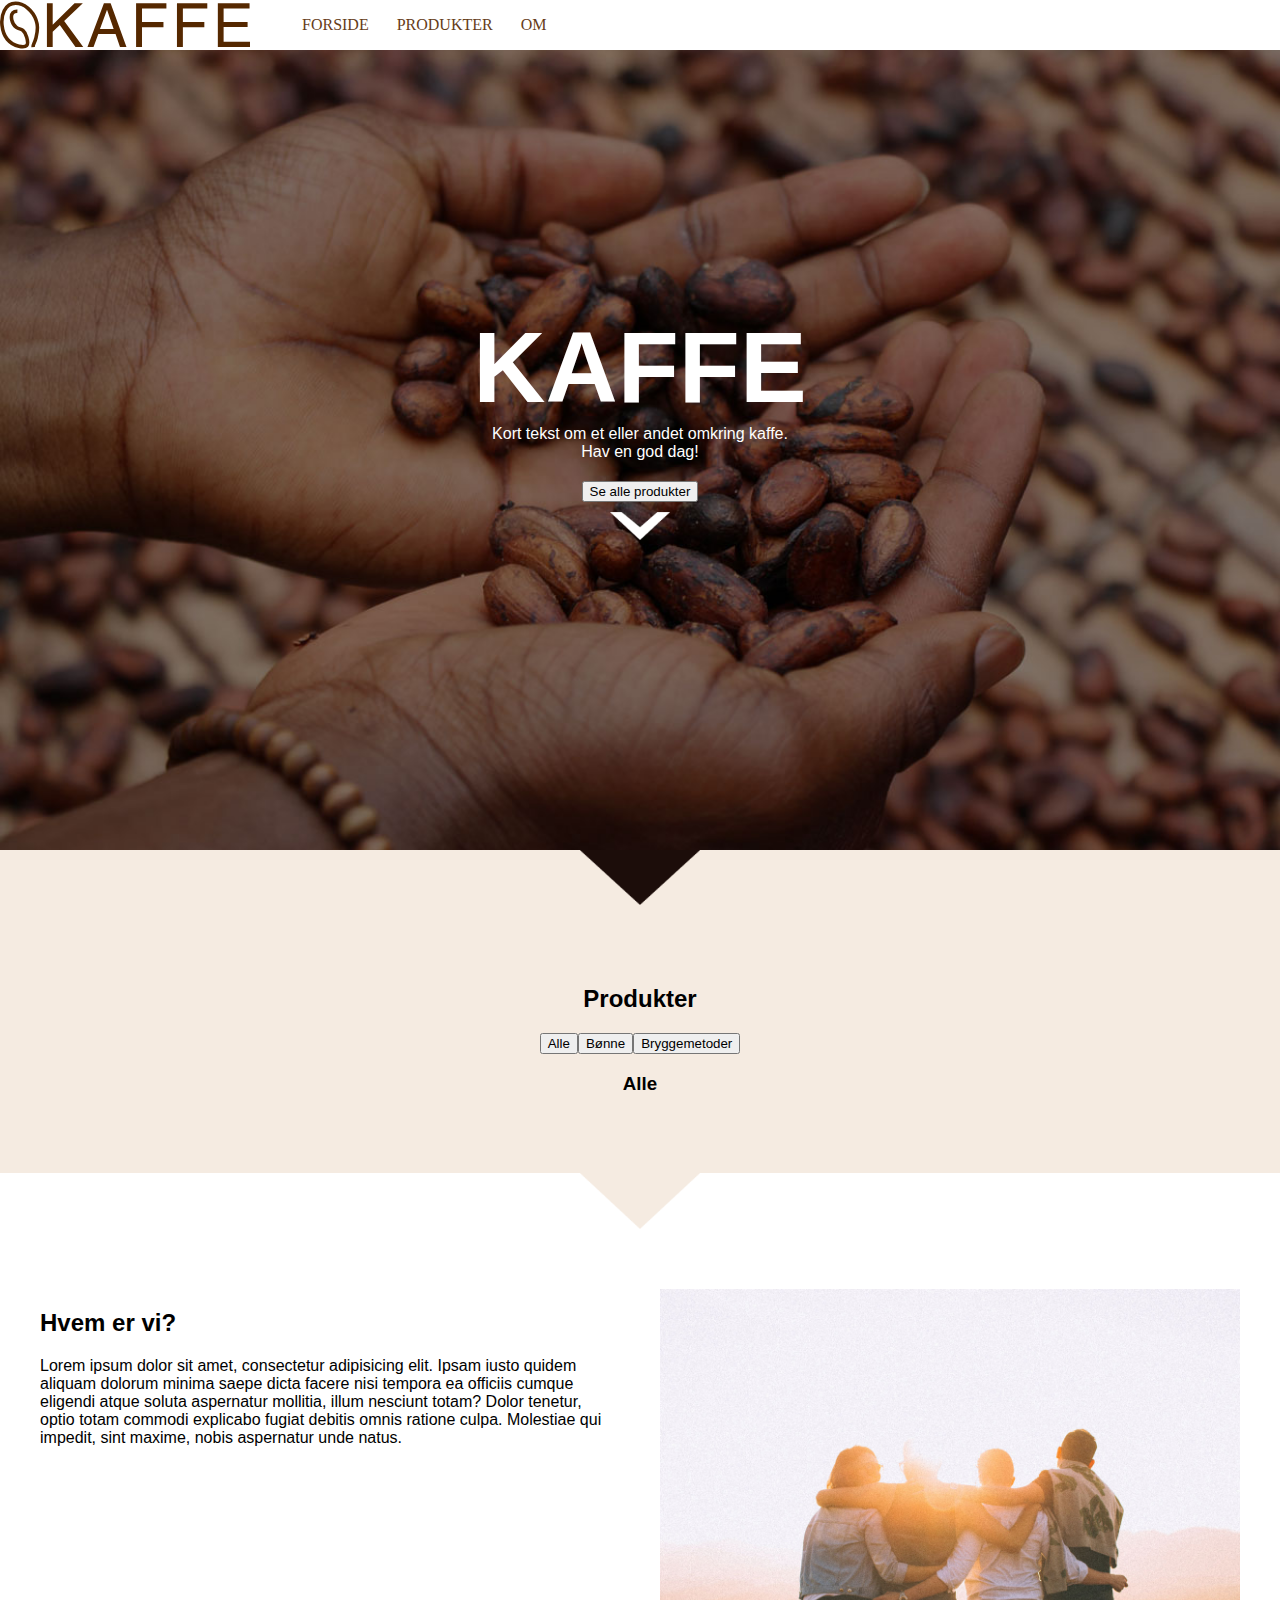
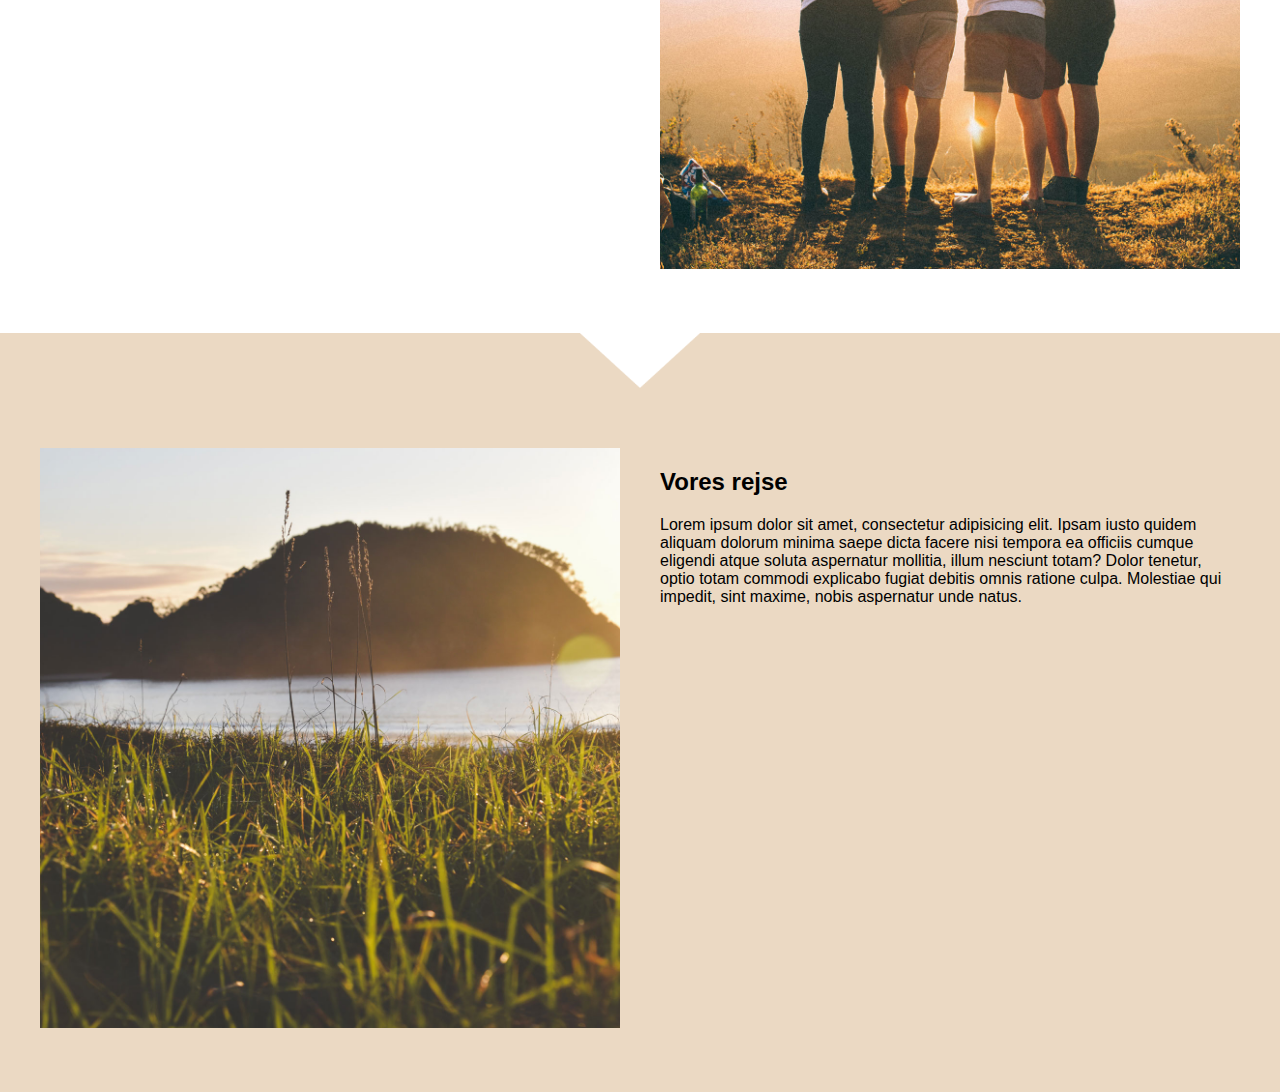
==== index.html @ a9173eb0 "p" ====
<!DOCTYPE html>
<html lang="en">

<head>
    <meta charset="UTF-8">
    <meta name="viewport" content="width=device-width, initial-scale=1.0">
    <link rel="stylesheet" href="style.css">
    <title>Kaffe</title>
</head>


<body>
    <template>
        <article>
            <img src="" alt="">
            <h2 class="navn">Navn</h2>
            <p class="beskrivelse">Beskrivelse</p>
            <p class="kategori"></p>
        </article>
    </template>
    <p></p>

    <main>
        <header class="header">
            <img src="images_coffee/kaffe_logo.svg" alt="logo">
            <nav>
                <ul>
                    <li>
                        <a href="#splash">Forside</a>
                        <a href="#list">Produkter</a>
                        <a href="#om_os">Om</a>
                    </li>
                </ul>
            </nav>
        </header>

        <section id="splash">
            <h1>KAFFE</h1>
            <p>Kort tekst om et eller andet omkring kaffe. <br> Hav en god dag!</p>
            <button>Se alle produkter</button>
            <img src="images_coffee/plash_pil.png" alt="splash pil">
        </section>


        <article class="pil" id="pil_splash_produkter">
            <img src="images_coffee/brun_pil.png" alt="brun pil">
        </article>


        <section id="produkter">
            <h2 class="produkter">Produkter</h2>
            <article class="filter_knapper">
                <button class="filter valgt" data-kategori="alle">Alle</button>
                <button class="filter" data-kategori="bønne">Bønne</button>
                <button class="filter" data-kategori="bryggemetode">Bryggemetoder</button>
            </article>
            <h3>Alle</h3>
            <article id="list"></article>
        </section>


        <article class="pil" id="pil_produkt_om_os">
            <img src="images_coffee/beige_pil.png" alt="beige pil">
        </article>


        <section id="om_os">
            <article class="tekst">
                <h2>Hvem er vi?</h2>
                <p>Lorem ipsum dolor sit amet, consectetur adipisicing elit. Ipsam iusto quidem aliquam dolorum minima saepe dicta facere nisi tempora ea officiis cumque eligendi atque soluta aspernatur mollitia, illum nesciunt totam? Dolor tenetur, optio totam commodi explicabo fugiat debitis omnis ratione culpa. Molestiae qui impedit, sint maxime, nobis aspernatur unde natus.</p>
            </article>
            <article class="billede">
                <img src="images_coffee/friends.jpg" alt="venner">
            </article>
        </section>


        <article class="pil" id="pil_om_os_land">
            <img src="images_coffee/hvid_pil.png" alt="hvid pil">
        </article>


        <section id="land">
            <article class="billede">
                <img src="images_coffee/field.jpg" alt="mark">
            </article>
            <article class="tekst">
                <h2>Vores rejse</h2>
                <p>Lorem ipsum dolor sit amet, consectetur adipisicing elit. Ipsam iusto quidem aliquam dolorum minima saepe dicta facere nisi tempora ea officiis cumque eligendi atque soluta aspernatur mollitia, illum nesciunt totam? Dolor tenetur, optio totam commodi explicabo fugiat debitis omnis ratione culpa. Molestiae qui impedit, sint maxime, nobis aspernatur unde natus.</p>
            </article>



        </section>
    </main>
    <script src="kaffe.js"></script>
</body>

</html>
---- style.css ----
/* GENERELT */
body {
    margin: 0;
    padding: 0;
}

img {
    width: 100%;
}

section {
    padding: 60px 40px;
}

/* FONT */
h1 {
    margin: 0;
    color: white;
    font-size: 70px;
    font-family: helvetica;
}

h2 {
    font-family: helvetica;
}

h3 {
    display: flex;
    justify-content: center;
    font-family: helvetica;
}

h4 {
    color: white;
    margin: 0;
    padding-bottom: 10px;
    font-family: helvetica;
    font-size: 40px;
}

p {
    margin: 0;
    font-family: helvetica;
}









/* BURGERMENU */
#burgermenu {
    display: flex;
    position: fixed;
    right: 14px;
    top: 14px;
}


#burgermenu img {
    width: 40px;
}








/* HEADER */
#header {
    display: flex;
    padding: 12px 14px;
    width: 100vw;
    position: fixed;
    background-color: rgba(255, 255, 255, 0.64);
    justify-content: center;
}

.header {
    max-width: 1200px;
    flex-grow: 1;
}

header a {
    text-decoration: none;
    color: #552800;
    text-transform: uppercase;
    list-style-type: none;
    padding: 0px 12px;
}

header a:hover {
    color: rgb(245, 219, 196);
}


header img {
    width: 200px;
}

header li {
    list-style-type: none;
}

#menu {
    align-items: center;
    font-family: helvetica;
    padding-top: 5px;
}

nav {
    opacity: 90%;
}

.hidden {
    display: none;
    transform: translateX(-100%);
}










/* SPLASH */
#splash {
    display: flex;
    flex-wrap: wrap;

    background-image: url("images_coffee/splash_sort_50.jpg");
    background-position: center;
    background-size: cover;
    flex-direction: column;
    align-items: center;
    justify-content: center;
}

#splash h1 {
    margin-top: 200px;
}

#splash p {
    margin-bottom: 20px;
    color: white;
    text-align: center;
}

#splash button {
    margin-bottom: 10px;
}

#splash img {
    margin-bottom: 250px;
    width: 60px;
}







/* PRODUKTER */
#produkter {
    background-color: #f5ebe1;
}

.produkter {
    display: flex;
    justify-content: center;
}

.filter_knapper {
    display: flex;
    justify-content: center;
}

#list p {
    margin-bottom: 40px;
}








/* OM OS */
#land {
    background-color: #EBD9C3;
    display: flex;
    flex-wrap: wrap;
    justify-content: center;
}

#om_os {
    display: flex;
    flex-wrap: wrap-reverse;
    justify-content: center;
}

.tekst,
.billede {
    flex-basis: 800px;
    flex-grow: 1;
    max-width: 580px;
}








/* FOOTER */
#footer {
    background-color: rgba(28, 11, 8, 0.94);
    padding: 60px 40px 50px;
    display: flex;
    justify-content: center;
}

#footer p {
    color: white;
    padding-bottom: 10px;
}

.footer {
    max-width: 1200px;
    flex-grow: 1;
}







/* PILE */
#pil_splash_produkter {
    background-color: #f5ebe1;
}

#pil_om_os_land {
    background-color: #EBD9C3;
}

.pil {
    display: flex;
    justify-content: center;
}

.pil img {
    width: 120px;
    display: flex;
    justify-content: center;
}






@media (min-width:740px) {

    /* BURGERMENU */
    #burgermenu {
        display: none;
    }

    #menu {
        display: flex;
        flex-wrap: wrap;
    }

    #menu.hidden {
        transform: translateX(0);
        opacity: 1;
    }

    /* HEADER */
    header img {
        width: 250px;
    }

    .header {
        display: flex;
    }

    /* SPLASH */
    h1 {
        font-size: 100px;
    }

    /* PRODUKTER */
    #list {
        display: grid;
        grid-gap: 40px;
        grid-template-columns: repeat(3, 1fr);
        margin: 0 auto;
        max-width: 1200px;
    }

    /* OM OS */

    .tekst {
        flex-basis: 100px;
        flex-grow: 1;
    }

    .billede {
        flex-basis: 100px;
        flex-grow: 1;
    }

    #land .tekst {
        padding-left: 20px;
    }

    #land .billede {
        padding-right: 20px;
    }

    #om_os .tekst {
        padding-right: 20px;
    }

    #om_os .billede {
        padding-left: 20px;
    }
}
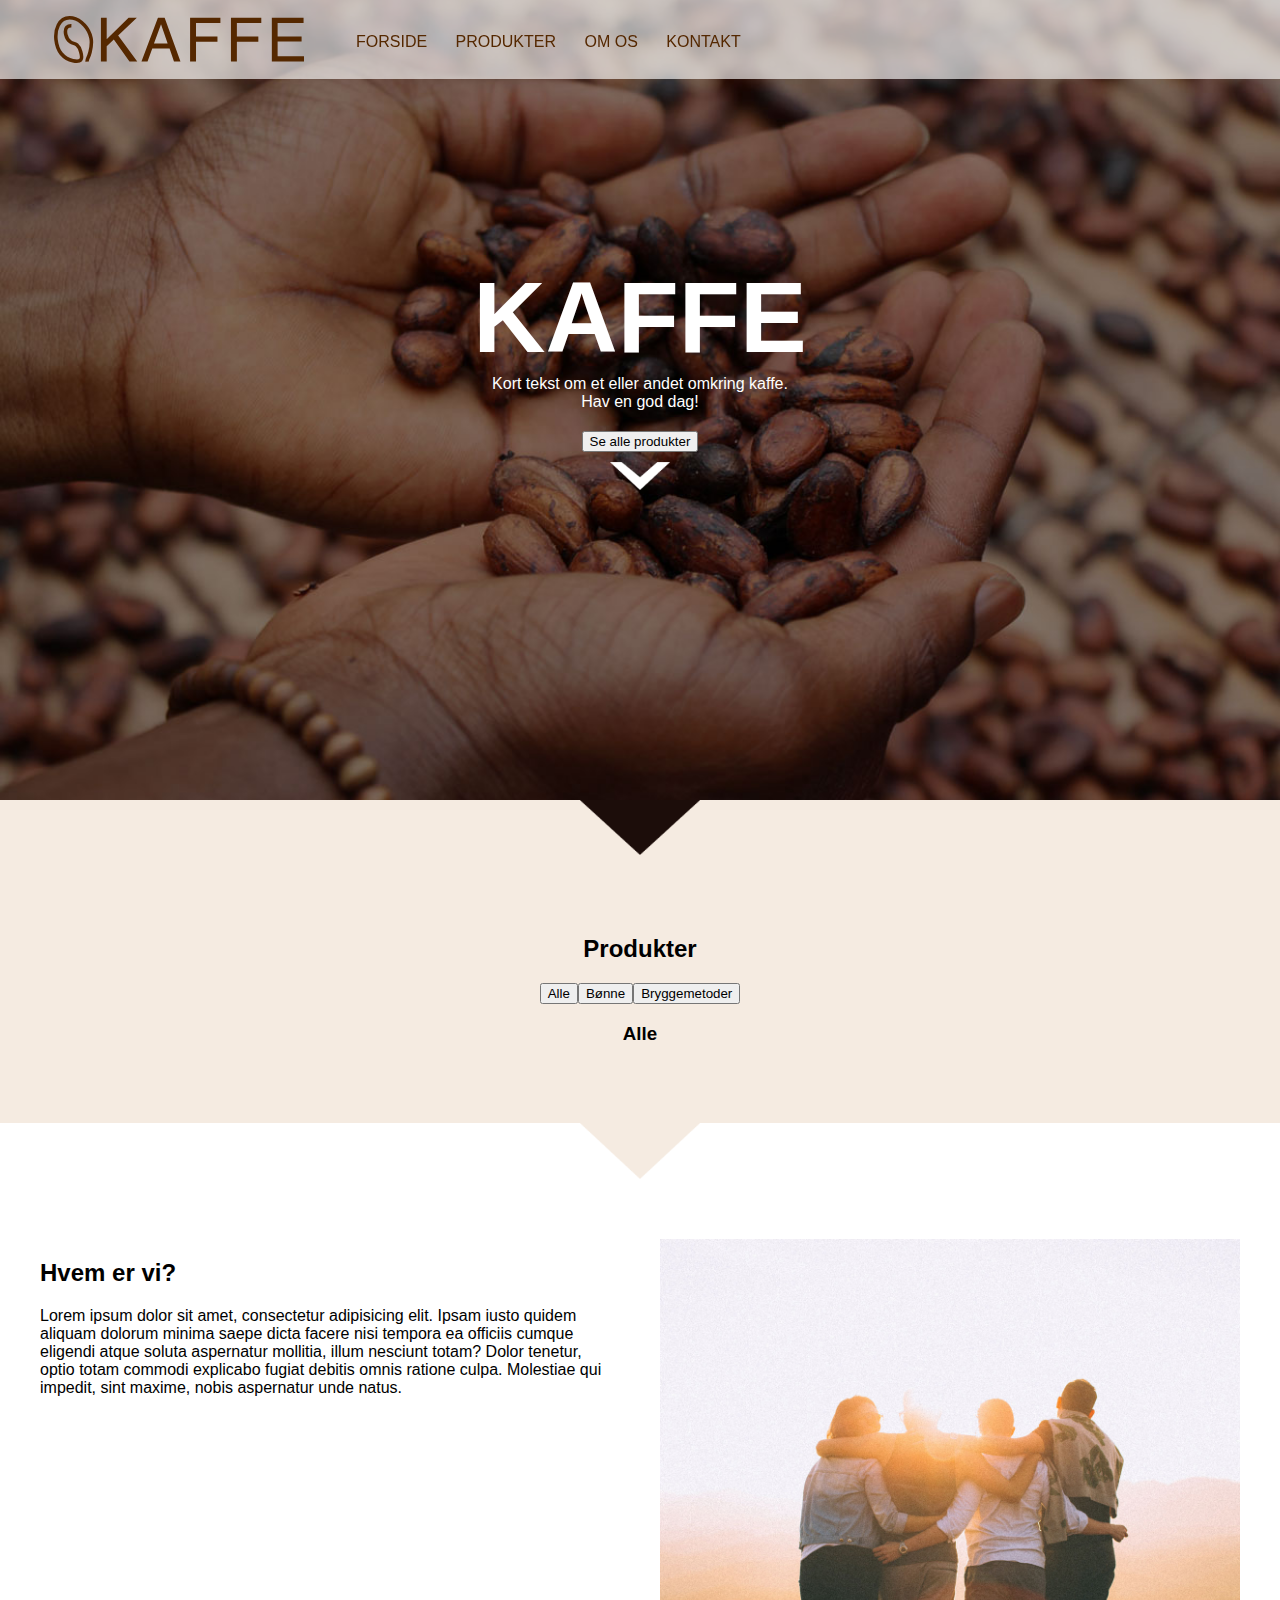
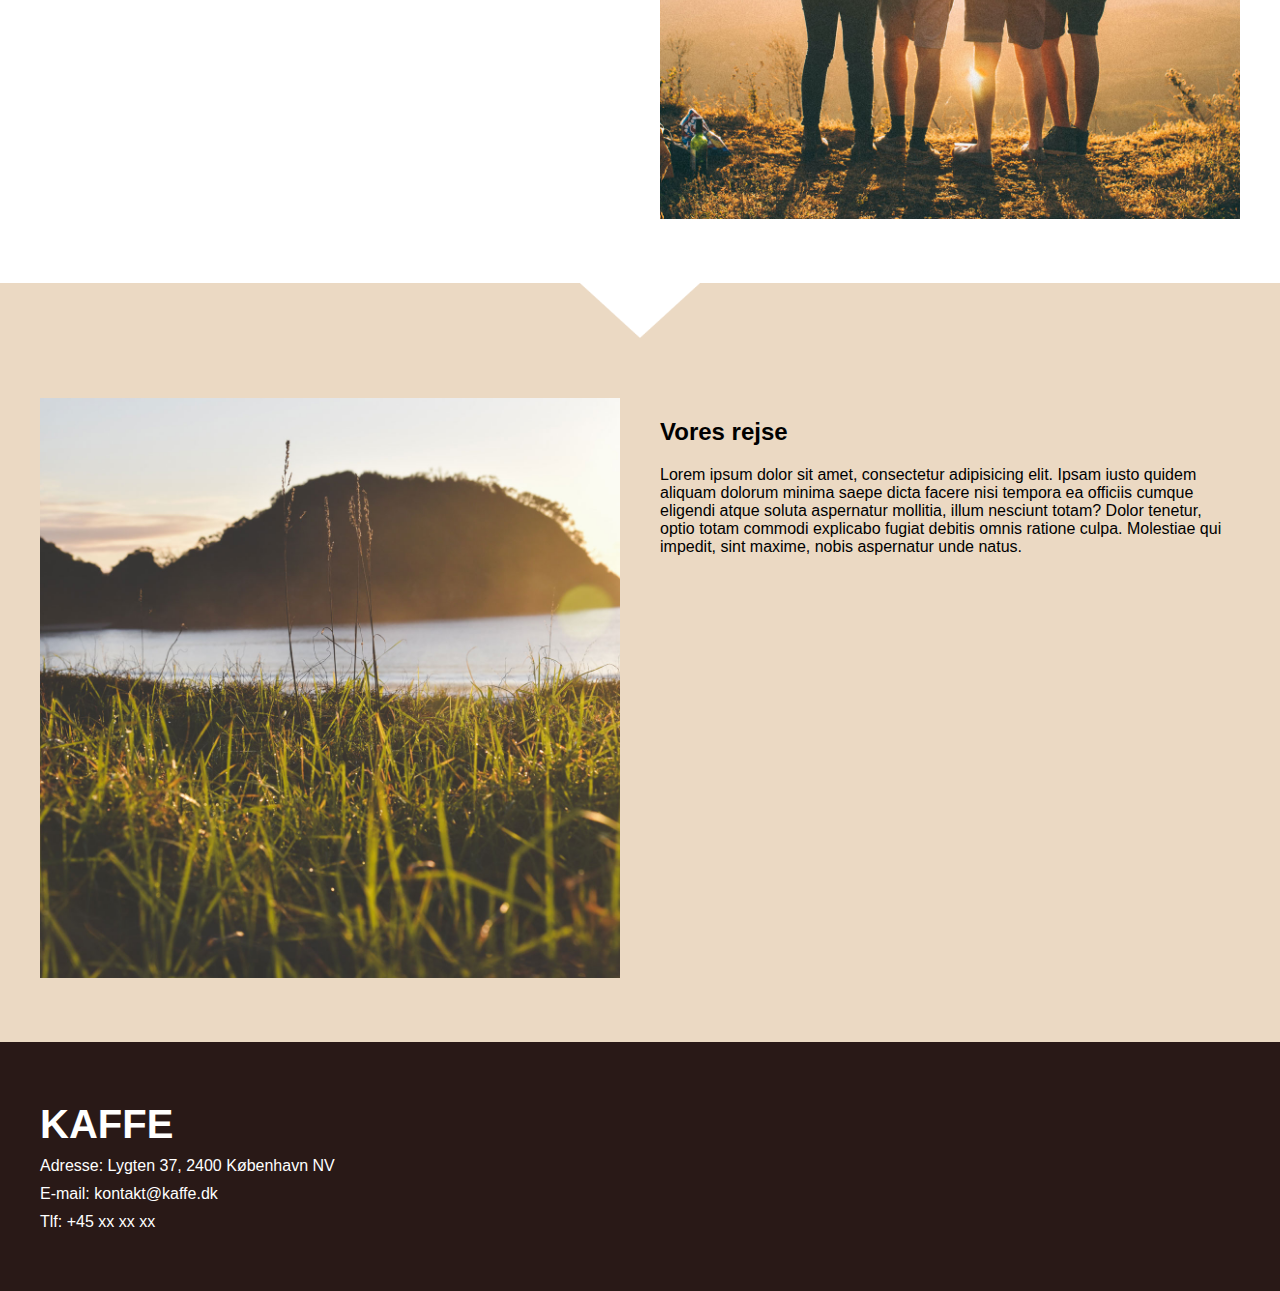
==== commit d31dcedc: "Merge remote-tracking branch 'origin/master'" ====
--- a/index.html
+++ b/index.html
@@ -21,17 +21,25 @@
     <p></p>
 
     <main>
-        <header class="header">
-            <img src="images_coffee/kaffe_logo.svg" alt="logo">
-            <nav>
-                <ul>
-                    <li>
-                        <a href="#splash">Forside</a>
-                        <a href="#list">Produkter</a>
-                        <a href="#om_os">Om</a>
-                    </li>
-                </ul>
-            </nav>
+        <header id="header">
+            <article class="header">
+                <img src="images_coffee/kaffe_logo.svg" alt="logo">
+
+                <article id="burgermenu">
+                    <img src="images_coffee/burger.svg" alt="burger">
+                </article>
+
+                <nav id="menu" class="hidden">
+                    <ul>
+                        <li>
+                            <a href="#splash">Forside</a>
+                            <a href="#list">Produkter</a>
+                            <a href="#om_os">Om os</a>
+                            <a href="#footer">Kontakt</a>
+                        </li>
+                    </ul>
+                </nav>
+            </article>
         </header>
 
         <section id="splash">
@@ -65,6 +73,7 @@
 
 
         <section id="om_os">
+
             <article class="tekst">
                 <h2>Hvem er vi?</h2>
                 <p>Lorem ipsum dolor sit amet, consectetur adipisicing elit. Ipsam iusto quidem aliquam dolorum minima saepe dicta facere nisi tempora ea officiis cumque eligendi atque soluta aspernatur mollitia, illum nesciunt totam? Dolor tenetur, optio totam commodi explicabo fugiat debitis omnis ratione culpa. Molestiae qui impedit, sint maxime, nobis aspernatur unde natus.</p>
@@ -72,6 +81,7 @@
             <article class="billede">
                 <img src="images_coffee/friends.jpg" alt="venner">
             </article>
+
         </section>
 
 
@@ -88,10 +98,18 @@
                 <h2>Vores rejse</h2>
                 <p>Lorem ipsum dolor sit amet, consectetur adipisicing elit. Ipsam iusto quidem aliquam dolorum minima saepe dicta facere nisi tempora ea officiis cumque eligendi atque soluta aspernatur mollitia, illum nesciunt totam? Dolor tenetur, optio totam commodi explicabo fugiat debitis omnis ratione culpa. Molestiae qui impedit, sint maxime, nobis aspernatur unde natus.</p>
             </article>
+        </section>
 
 
+        <footer id="footer">
+            <article class="footer">
+                <h4>KAFFE</h4>
+                <p>Adresse: Lygten 37, 2400 København NV </p>
+                <p>E-mail: kontakt@kaffe.dk</p>
+                <p>Tlf: +45 xx xx xx</p>
+            </article>
+        </footer>
 
-        </section>
     </main>
     <script src="kaffe.js"></script>
 </body>
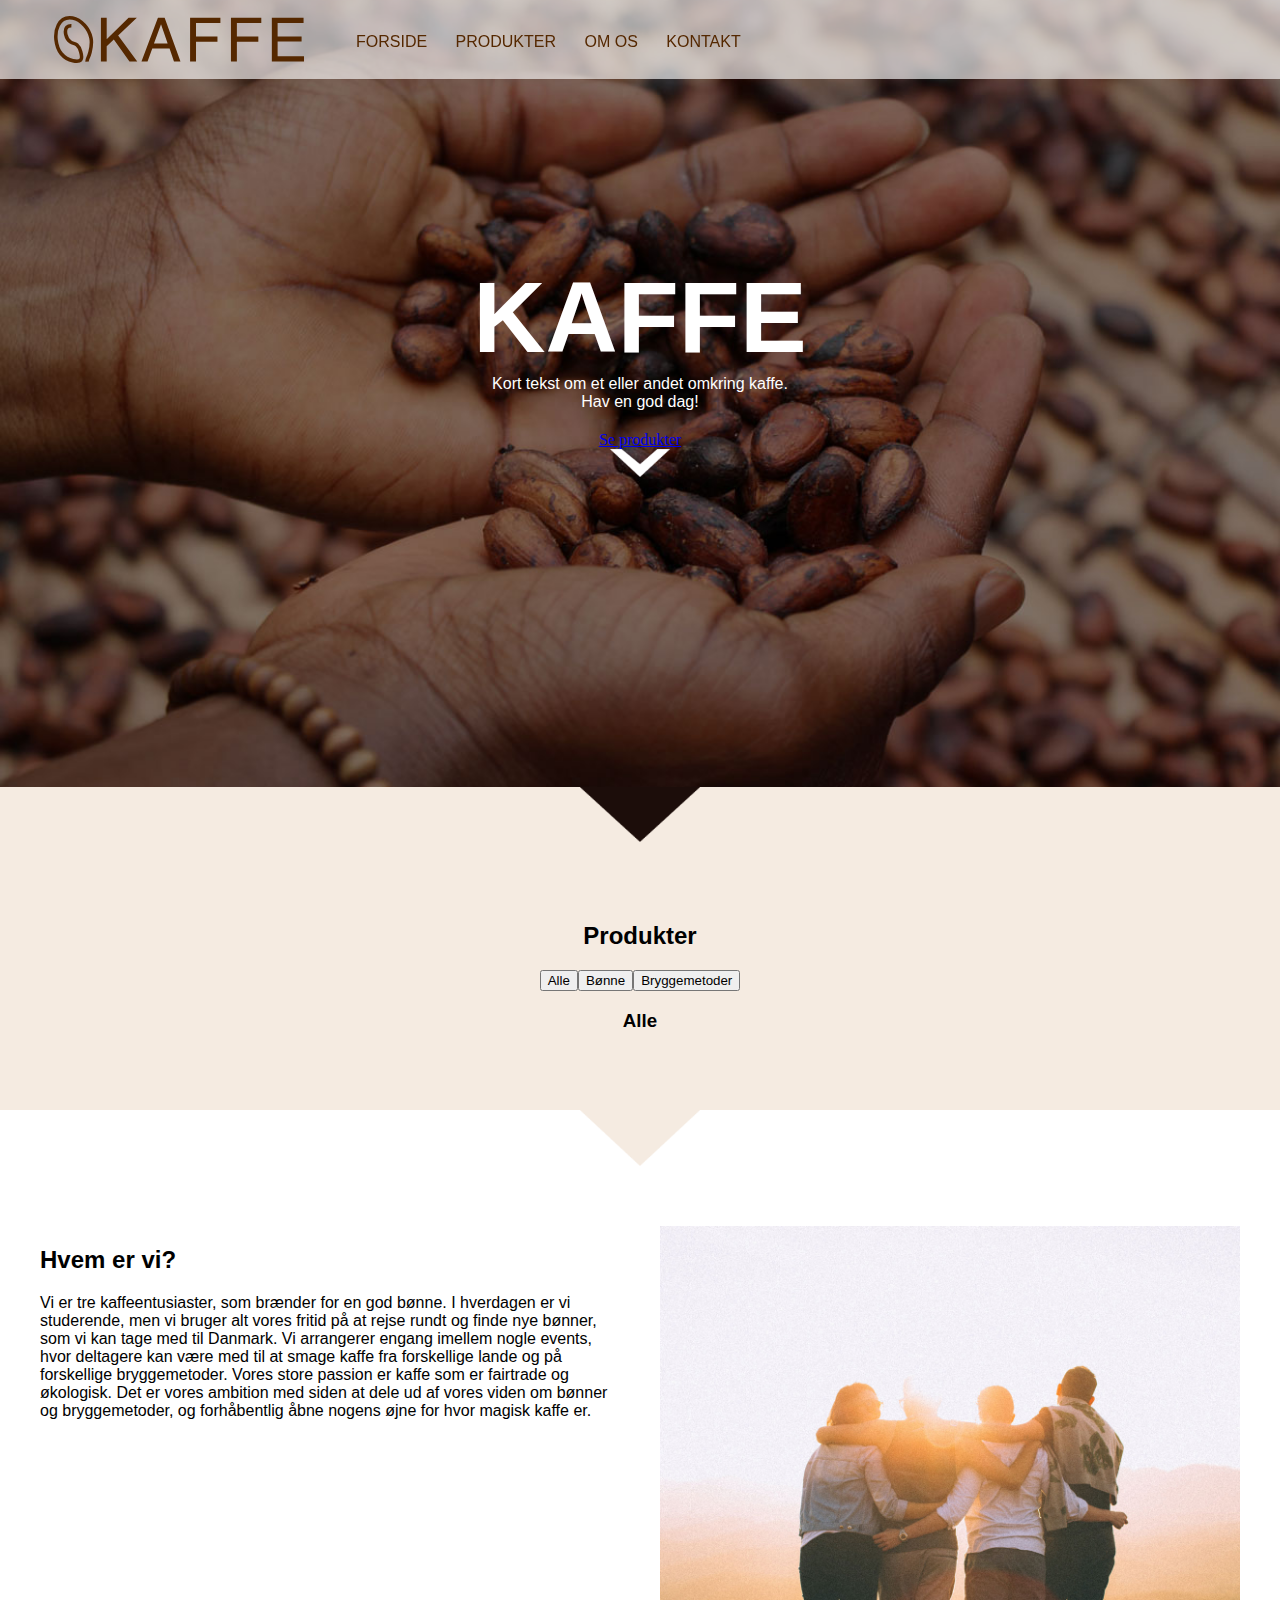
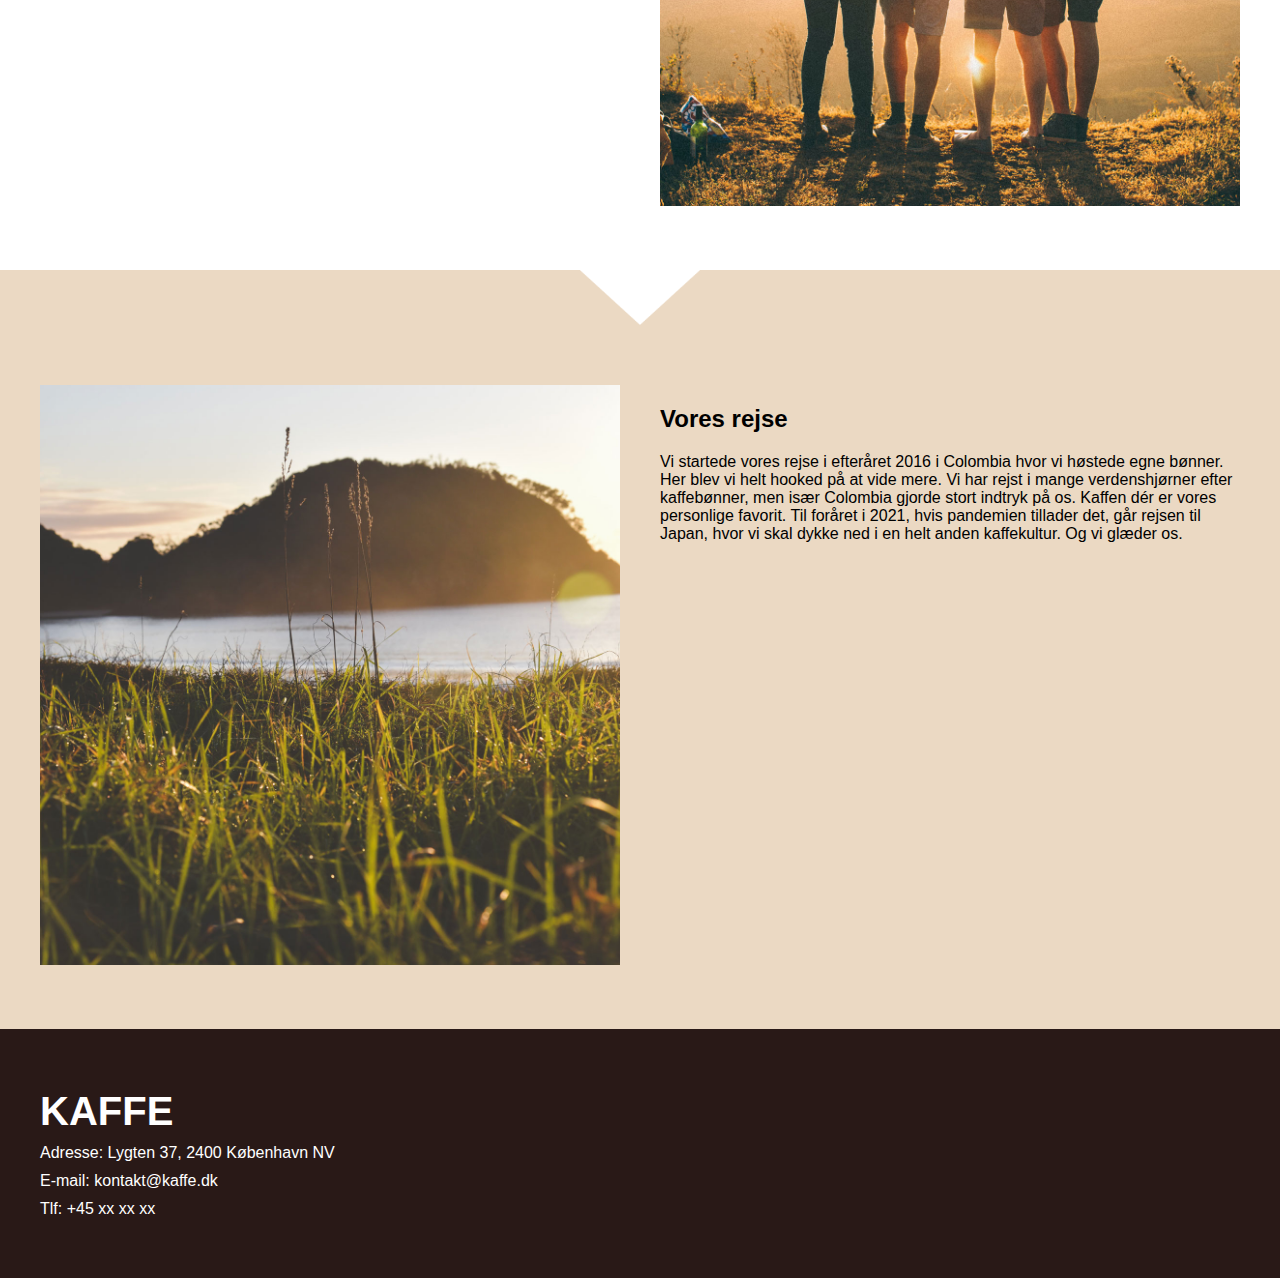
==== commit a85709eb: "js" ====
--- a/index.html
+++ b/index.html
@@ -18,7 +18,6 @@
             <p class="kategori"></p>
         </article>
     </template>
-    <p></p>
 
     <main>
         <header id="header">
@@ -45,7 +44,7 @@
         <section id="splash">
             <h1>KAFFE</h1>
             <p>Kort tekst om et eller andet omkring kaffe. <br> Hav en god dag!</p>
-            <button>Se alle produkter</button>
+            <a id="prod" href="#list">Se produkter</a>
             <img src="images_coffee/plash_pil.png" alt="splash pil">
         </section>
 
@@ -76,7 +75,9 @@
 
             <article class="tekst">
                 <h2>Hvem er vi?</h2>
-                <p>Lorem ipsum dolor sit amet, consectetur adipisicing elit. Ipsam iusto quidem aliquam dolorum minima saepe dicta facere nisi tempora ea officiis cumque eligendi atque soluta aspernatur mollitia, illum nesciunt totam? Dolor tenetur, optio totam commodi explicabo fugiat debitis omnis ratione culpa. Molestiae qui impedit, sint maxime, nobis aspernatur unde natus.</p>
+                <p>Vi er tre kaffeentusiaster, som brænder for en god bønne. I hverdagen er vi studerende, men vi bruger alt vores fritid på at rejse rundt og finde nye bønner, som vi kan tage med til Danmark. Vi arrangerer engang imellem nogle events, hvor deltagere kan være med til at smage kaffe fra forskellige lande og på forskellige bryggemetoder.
+                    Vores store passion er kaffe som er fairtrade og økologisk. Det er vores ambition med siden at dele ud af vores viden om bønner og bryggemetoder, og forhåbentlig åbne nogens øjne for hvor magisk kaffe er.
+                </p>
             </article>
             <article class="billede">
                 <img src="images_coffee/friends.jpg" alt="venner">
@@ -96,7 +97,10 @@
             </article>
             <article class="tekst">
                 <h2>Vores rejse</h2>
-                <p>Lorem ipsum dolor sit amet, consectetur adipisicing elit. Ipsam iusto quidem aliquam dolorum minima saepe dicta facere nisi tempora ea officiis cumque eligendi atque soluta aspernatur mollitia, illum nesciunt totam? Dolor tenetur, optio totam commodi explicabo fugiat debitis omnis ratione culpa. Molestiae qui impedit, sint maxime, nobis aspernatur unde natus.</p>
+                <p>Vi startede vores rejse i efteråret 2016 i Colombia hvor vi høstede egne bønner. Her blev vi helt hooked på at vide mere.
+                    Vi har rejst i mange verdenshjørner efter kaffebønner, men især Colombia gjorde stort indtryk på os. Kaffen dér er vores personlige favorit.
+                    Til foråret i 2021, hvis pandemien tillader det, går rejsen til Japan, hvor vi skal dykke ned i en helt anden kaffekultur. Og vi glæder os.
+                </p>
             </article>
         </section>
 
@@ -112,6 +116,4 @@
 
     </main>
     <script src="kaffe.js"></script>
-</body>
-
-</html>
+</body></html>
--- a/style.css
+++ b/style.css
@@ -162,6 +162,7 @@
     margin-bottom: 250px;
     width: 60px;
 }
+
 
 
 
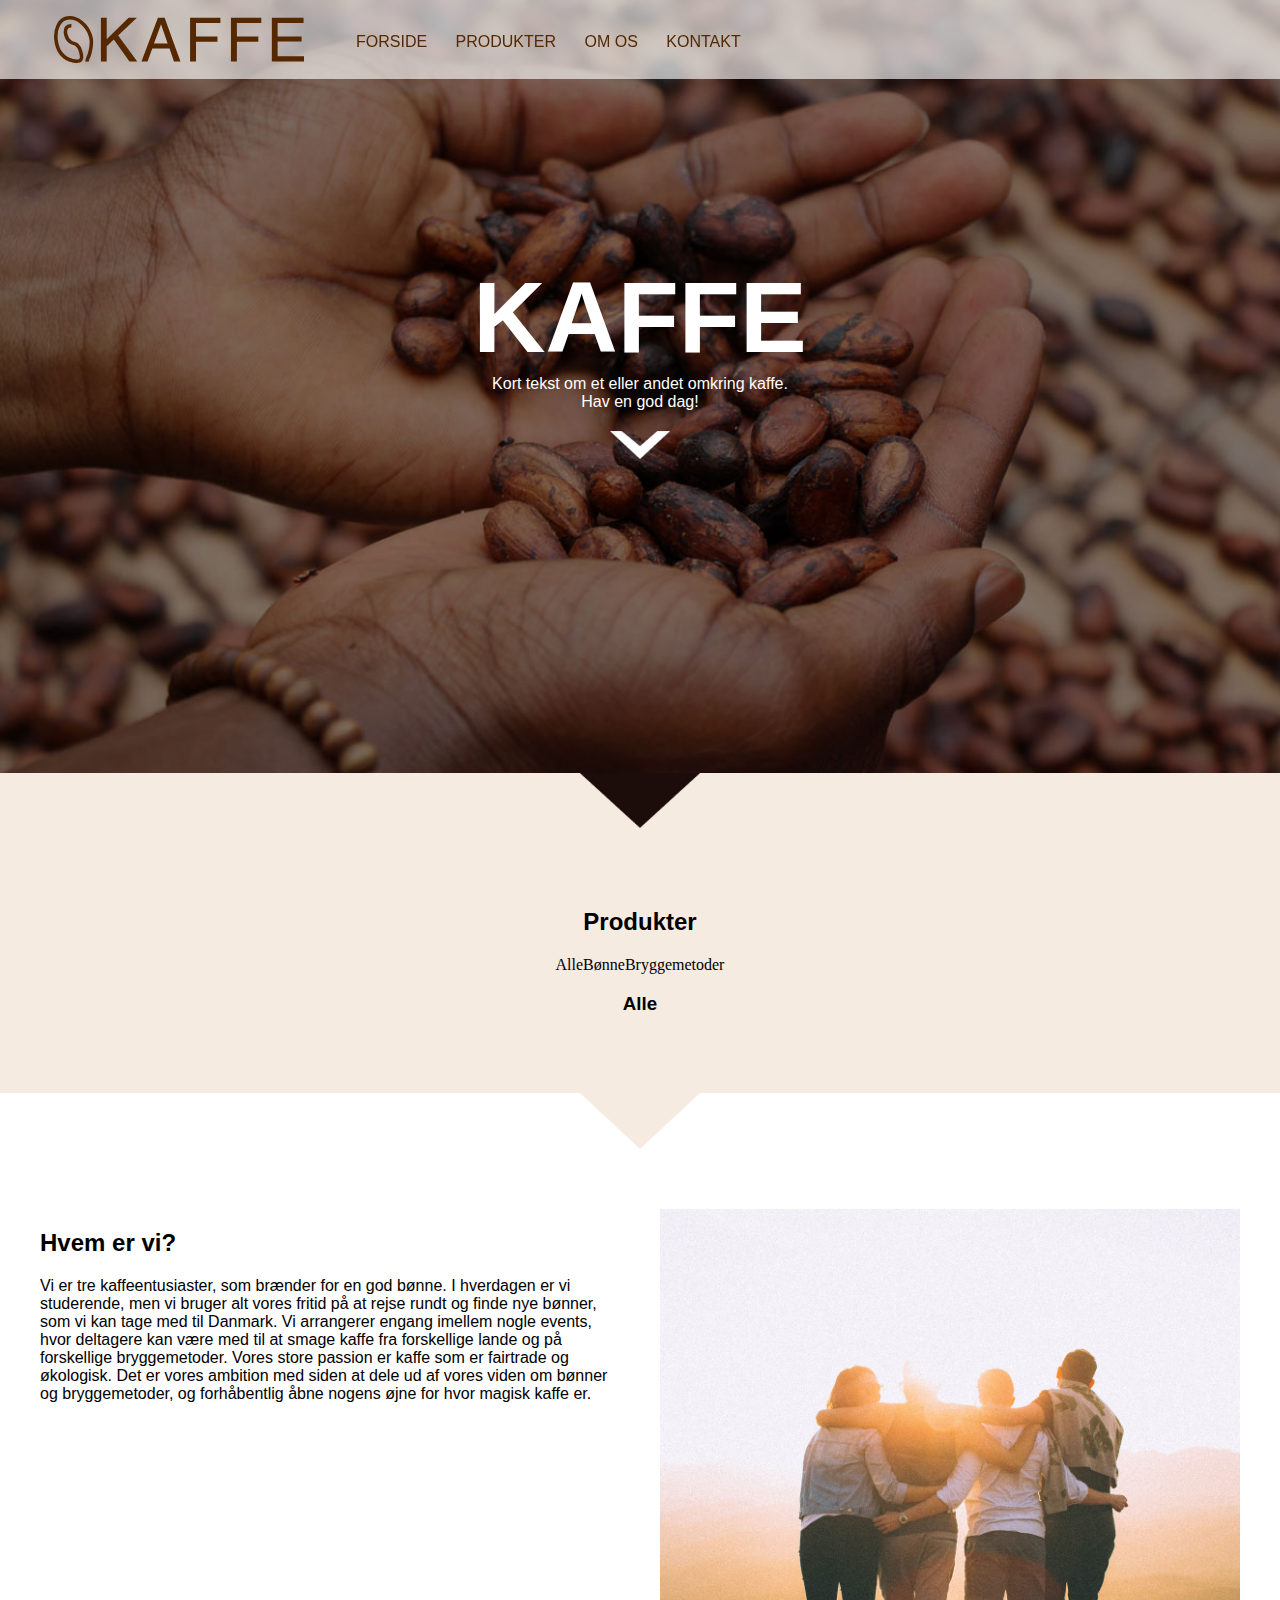
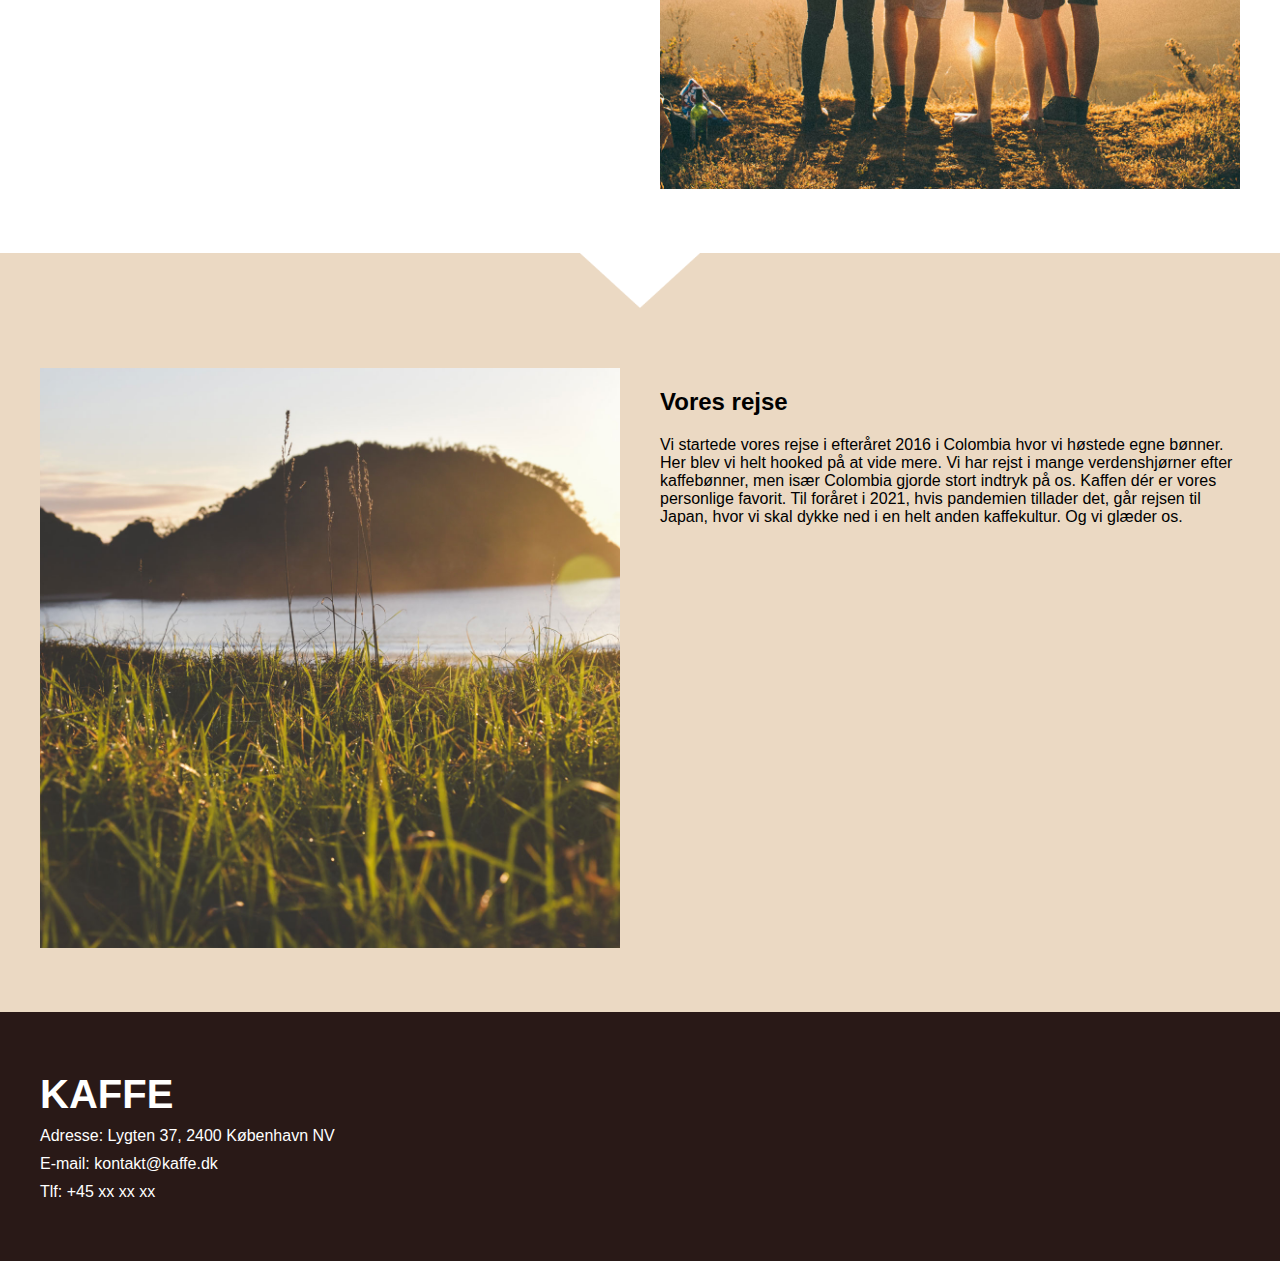
==== commit 19657212: ":)" ====
--- a/index.html
+++ b/index.html
@@ -21,7 +21,7 @@
 
     <main>
         <header id="header">
-            <article class="header">
+            <div class="header">
                 <img src="images_coffee/kaffe_logo.svg" alt="logo">
 
                 <article id="burgermenu">
@@ -38,14 +38,15 @@
                         </li>
                     </ul>
                 </nav>
-            </article>
+            </div>
         </header>
 
         <section id="splash">
             <h1>KAFFE</h1>
             <p>Kort tekst om et eller andet omkring kaffe. <br> Hav en god dag!</p>
-            <a id="prod" href="#list">Se produkter</a>
-            <img src="images_coffee/plash_pil.png" alt="splash pil">
+            <a href="#produkter">
+                <img class="splash_pil" src="images_coffee/plash_pil.png" alt="splash pil">
+            </a>
         </section>
 
 
@@ -57,9 +58,9 @@
         <section id="produkter">
             <h2 class="produkter">Produkter</h2>
             <article class="filter_knapper">
-                <button class="filter valgt" data-kategori="alle">Alle</button>
-                <button class="filter" data-kategori="bønne">Bønne</button>
-                <button class="filter" data-kategori="bryggemetode">Bryggemetoder</button>
+                <a class="filter valgt" data-kategori="alle">Alle</a>
+                <a class="filter" data-kategori="bønne">Bønne</a>
+                <a class="filter" data-kategori="bryggemetode">Bryggemetoder</a>
             </article>
             <h3>Alle</h3>
             <article id="list"></article>
@@ -116,4 +117,6 @@
 
     </main>
     <script src="kaffe.js"></script>
-</body></html>
+</body>
+
+</html>
--- a/style.css
+++ b/style.css
@@ -169,7 +169,6 @@
 
 
 
-
 /* PRODUKTER */
 #produkter {
     background-color: #f5ebe1;
@@ -267,6 +266,10 @@
     display: flex;
     justify-content: center;
 }
+
+
+
+
 
 
 
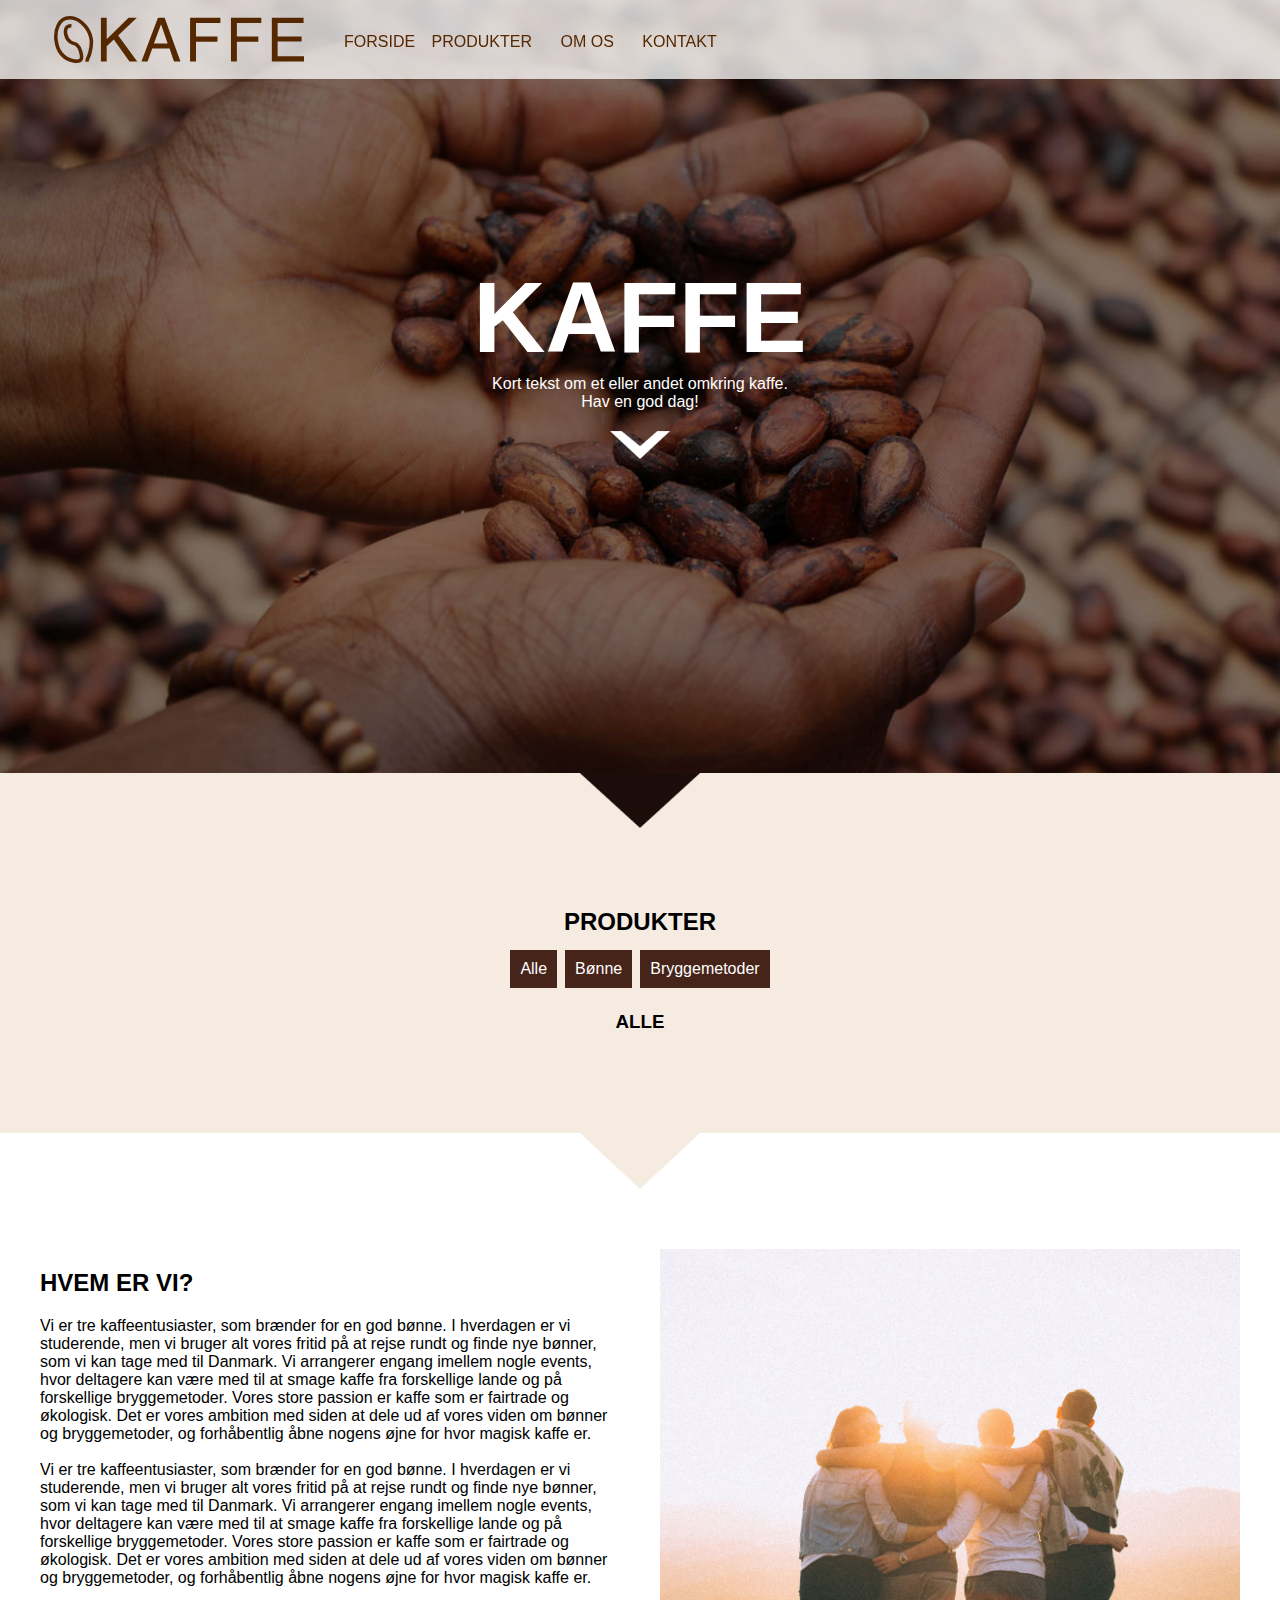
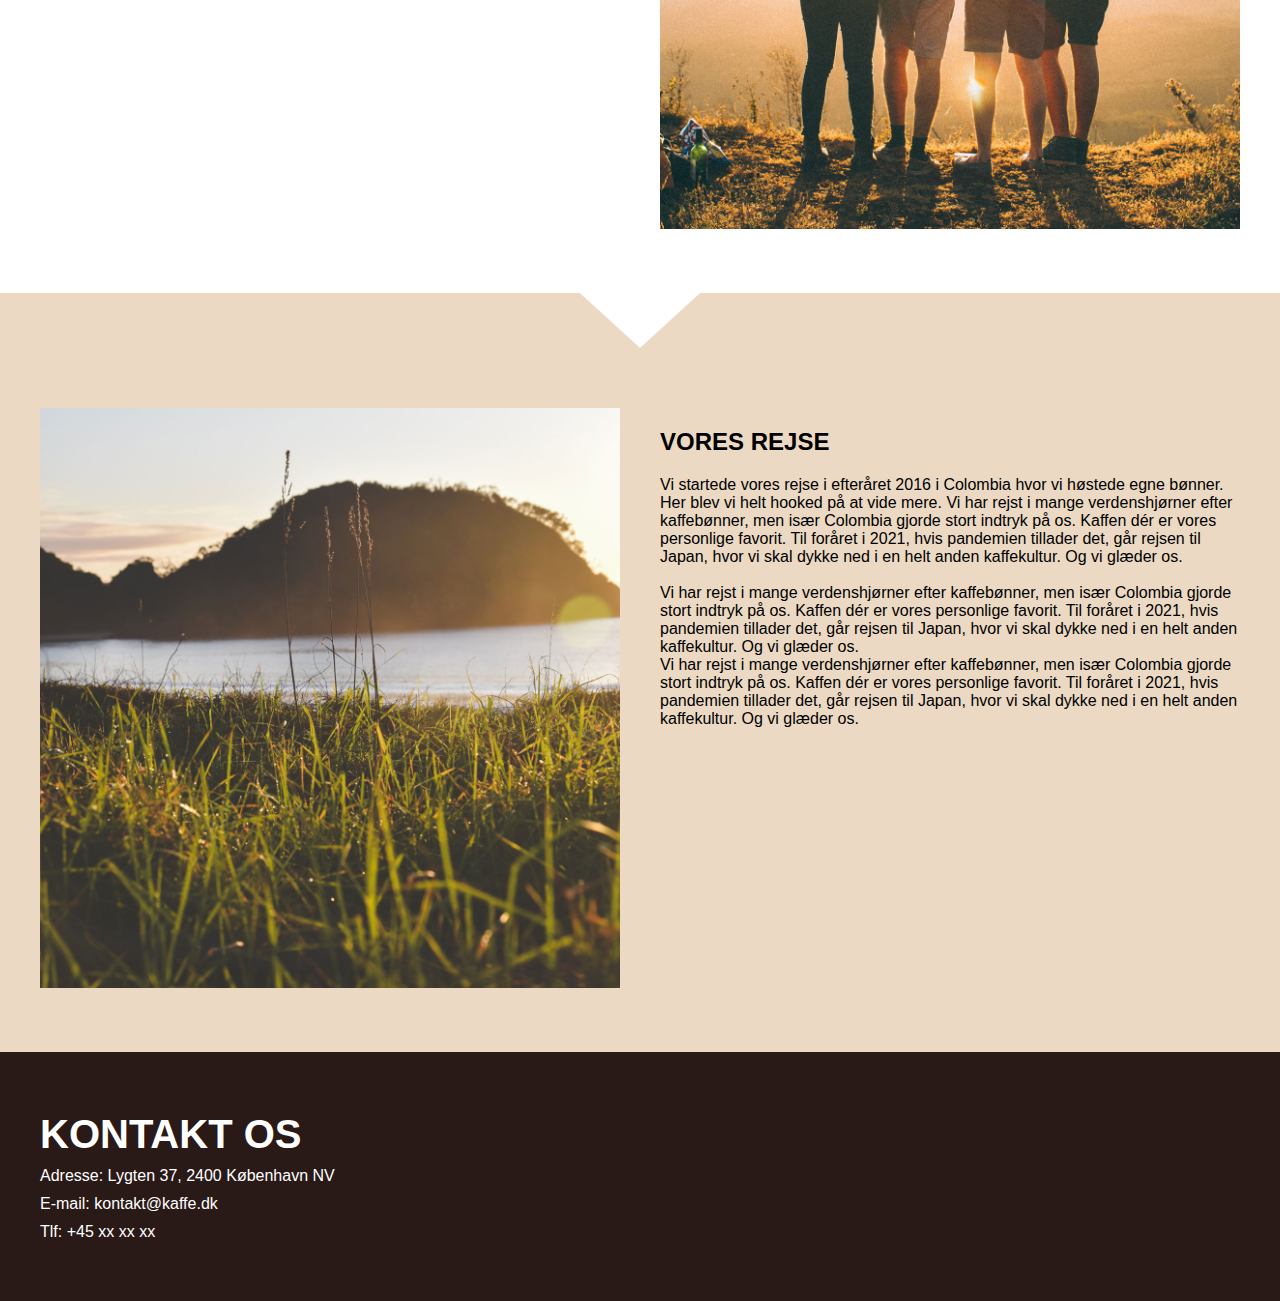
==== commit b7bf2e36: "done" ====
--- a/index.html
+++ b/index.html
@@ -10,6 +10,7 @@
 
 
 <body>
+    <!-- Template lavet med indhold til produktside - Herunder billede, underoverskrift, brødtekst og kategorien. -->
     <template>
         <article>
             <img src="" alt="">
@@ -20,13 +21,17 @@
     </template>
 
     <main>
+        <!-- Header skal inholde både navigation i web version, men også som burgermenu. Indhold indsat i header, for senere at kunne javascript burgermenuens funktion. -->
         <header id="header">
+            <!-- ekstra div lavet for at ligge en max-width på indholdet, men stadig kunne have en baggrundsfarve med 100vw; -->
             <div class="header">
                 <img src="images_coffee/kaffe_logo.svg" alt="logo">
+
 
                 <article id="burgermenu">
                     <img src="images_coffee/burger.svg" alt="burger">
                 </article>
+
 
                 <nav id="menu" class="hidden">
                     <ul>
@@ -41,6 +46,7 @@
             </div>
         </header>
 
+        <!-- Splash = forsiden / Det første man ser når man går ind på hjemmesiden.  -->
         <section id="splash">
             <h1>KAFFE</h1>
             <p>Kort tekst om et eller andet omkring kaffe. <br> Hav en god dag!</p>
@@ -50,11 +56,13 @@
         </section>
 
 
+        <!-- På vores hjemmeside har vi valgt at lave en one-pager, og for at dette kan fungere, har vi indsat pile, som skal navigerer brugeren gennem siden (nedad)  -->
         <article class="pil" id="pil_splash_produkter">
             <img src="images_coffee/brun_pil.png" alt="brun pil">
         </article>
 
 
+        <!-- Selve produktsiden / sektionen. Herunder indsat en article med data-kategori fra excel arket, for at fortælle hvorfra hjemmesidne skal inhente indholdet fra.  -->
         <section id="produkter">
             <h2 class="produkter">Produkter</h2>
             <article class="filter_knapper">
@@ -72,12 +80,16 @@
         </article>
 
 
+        <!-- Vi har valgt at lave en 'om os' sektion, for at gøre siden mere personlig, og for at kunden / læseren kan få mere information. En side med kun produkter ville virke utroværdig.  -->
         <section id="om_os">
 
             <article class="tekst">
                 <h2>Hvem er vi?</h2>
                 <p>Vi er tre kaffeentusiaster, som brænder for en god bønne. I hverdagen er vi studerende, men vi bruger alt vores fritid på at rejse rundt og finde nye bønner, som vi kan tage med til Danmark. Vi arrangerer engang imellem nogle events, hvor deltagere kan være med til at smage kaffe fra forskellige lande og på forskellige bryggemetoder.
+                    Vores store passion er kaffe som er fairtrade og økologisk. Det er vores ambition med siden at dele ud af vores viden om bønner og bryggemetoder, og forhåbentlig åbne nogens øjne for hvor magisk kaffe er. <br> <br>
+                    Vi er tre kaffeentusiaster, som brænder for en god bønne. I hverdagen er vi studerende, men vi bruger alt vores fritid på at rejse rundt og finde nye bønner, som vi kan tage med til Danmark. Vi arrangerer engang imellem nogle events, hvor deltagere kan være med til at smage kaffe fra forskellige lande og på forskellige bryggemetoder.
                     Vores store passion er kaffe som er fairtrade og økologisk. Det er vores ambition med siden at dele ud af vores viden om bønner og bryggemetoder, og forhåbentlig åbne nogens øjne for hvor magisk kaffe er.
+
                 </p>
             </article>
             <article class="billede">
@@ -101,14 +113,18 @@
                 <p>Vi startede vores rejse i efteråret 2016 i Colombia hvor vi høstede egne bønner. Her blev vi helt hooked på at vide mere.
                     Vi har rejst i mange verdenshjørner efter kaffebønner, men især Colombia gjorde stort indtryk på os. Kaffen dér er vores personlige favorit.
                     Til foråret i 2021, hvis pandemien tillader det, går rejsen til Japan, hvor vi skal dykke ned i en helt anden kaffekultur. Og vi glæder os.
+                    <br> <br>
+                    Vi har rejst i mange verdenshjørner efter kaffebønner, men især Colombia gjorde stort indtryk på os. Kaffen dér er vores personlige favorit.
+                    Til foråret i 2021, hvis pandemien tillader det, går rejsen til Japan, hvor vi skal dykke ned i en helt anden kaffekultur. Og vi glæder os. <br> Vi har rejst i mange verdenshjørner efter kaffebønner, men især Colombia gjorde stort indtryk på os. Kaffen dér er vores personlige favorit.
+                    Til foråret i 2021, hvis pandemien tillader det, går rejsen til Japan, hvor vi skal dykke ned i en helt anden kaffekultur. Og vi glæder os.
                 </p>
             </article>
         </section>
 
-
+        <!-- For kontakt information -->
         <footer id="footer">
             <article class="footer">
-                <h4>KAFFE</h4>
+                <h4>KONTAKT OS</h4>
                 <p>Adresse: Lygten 37, 2400 København NV </p>
                 <p>E-mail: kontakt@kaffe.dk</p>
                 <p>Tlf: +45 xx xx xx</p>
@@ -117,6 +133,4 @@
 
     </main>
     <script src="kaffe.js"></script>
-</body>
-
-</html>
+</body></html>
--- a/style.css
+++ b/style.css
@@ -12,22 +12,26 @@
     padding: 60px 40px;
 }
 
-/* FONT */
+/* FONTE
+Generel css styling for alle overskrifter og underoverskrifter */
 h1 {
     margin: 0;
     color: white;
     font-size: 70px;
     font-family: helvetica;
+    text-transform: uppercase;
 }
 
 h2 {
     font-family: helvetica;
+    text-transform: uppercase;
 }
 
 h3 {
     display: flex;
     justify-content: center;
     font-family: helvetica;
+    text-transform: uppercase;
 }
 
 h4 {
@@ -36,6 +40,7 @@
     padding-bottom: 10px;
     font-family: helvetica;
     font-size: 40px;
+    text-transform: uppercase;
 }
 
 p {
@@ -51,9 +56,9 @@
 
 
 
-/* BURGERMENU */
+/* BURGERMENU
+I html gav vi burgermenuen et id, så vi her i css kunne style den.*/
 #burgermenu {
-    display: flex;
     position: fixed;
     right: 14px;
     top: 14px;
@@ -71,16 +76,20 @@
 
 
 
-/* HEADER */
+/* HEADER
+Generel styling af header.
+- Med en position fixed og en gennemsigtig baggrund, har vi fået den sticky menu vi godt kunne tænke os.
+Med flexbox har vi fået menuen til at blive indefor de 1200px;*/
 #header {
-    display: flex;
     padding: 12px 14px;
     width: 100vw;
     position: fixed;
-    background-color: rgba(255, 255, 255, 0.64);
-    justify-content: center;
-}
-
+    background-color: rgba(255, 255, 255, 0.76);
+    display: flex;
+    justify-content: center;
+}
+
+/*ekstra div lavet for at ligge en max-width på indholdet, men stadig kunne have en baggrundsfarve med 100vw;*/
 .header {
     max-width: 1200px;
     flex-grow: 1;
@@ -90,8 +99,11 @@
     text-decoration: none;
     color: #552800;
     text-transform: uppercase;
-    list-style-type: none;
     padding: 0px 12px;
+}
+
+header a:first-child {
+    padding: 0;
 }
 
 header a:hover {
@@ -105,10 +117,10 @@
 
 header li {
     list-style-type: none;
+
 }
 
 #menu {
-    align-items: center;
     font-family: helvetica;
     padding-top: 5px;
 }
@@ -131,7 +143,8 @@
 
 
 
-/* SPLASH */
+/* SPLASH
+- stylet således at indholdet og billedet er centreret helt fra web til mobil version*/
 #splash {
     display: flex;
     flex-wrap: wrap;
@@ -169,7 +182,8 @@
 
 
 
-/* PRODUKTER */
+/* PRODUKTER
+- Grid'et er lavet i mediaquery 750px (længere nede i css), da vi har tænkt mobile first og griddet kun skal fungere i web verison.'*/
 #produkter {
     background-color: #f5ebe1;
 }
@@ -185,17 +199,34 @@
 }
 
 #list p {
+    margin-bottom: 60px;
+}
+
+#produkter h2 {
+    margin-bottom: 10px;
+}
+
+#produkter h3 {
     margin-bottom: 40px;
 }
 
-
-
-
-
-
-
-
-/* OM OS */
+/* PRODUKT KNAPPER
+- indsat som anker href, for bedre css styling*/
+#produkter a {
+    padding: 10px;
+    background-color: #46241A;
+    margin: 4px;
+    color: white;
+    font-family: helvetica;
+}
+
+
+
+
+
+
+/* OM OS
+-Denne sektion er stylet med flexbox, for hurtigt og nemt at få et responsivt design, med fokus på mobil-first. (Web i media query)*/
 #land {
     background-color: #EBD9C3;
     display: flex;
@@ -223,7 +254,8 @@
 
 
 
-/* FOOTER */
+/* FOOTER
+- display: flex; brugt for at få designet til at se godt ud på en stor skærm (max width 1200px;)*/
 #footer {
     background-color: rgba(28, 11, 8, 0.94);
     padding: 60px 40px 50px;
@@ -238,6 +270,7 @@
 
 .footer {
     max-width: 1200px;
+    /*for at vise der kun er én box indenfor de 1200px: flex-grow*/
     flex-grow: 1;
 }
 
@@ -247,7 +280,9 @@
 
 
 
-/* PILE */
+/* PILE
+- Pilene er indsat i deres egen sektion, og er enkelt placeret midt på skærmen for at guide læserens opmærksomhed nedad siden.
+*/
 #pil_splash_produkter {
     background-color: #f5ebe1;
 }
@@ -275,7 +310,7 @@
 
 
 
-
+/* For et responsivt design har vi startet med mobil versionen er hjemmesiden (alt overstående css styling) og hernæst css'et en min-width media query, for at style web versionen lidt anderledes. Siden ændre sig fra mobil view til ipad/web version ved 740px. */
 @media (min-width:740px) {
 
     /* BURGERMENU */
@@ -302,10 +337,12 @@
         display: flex;
     }
 
+
     /* SPLASH */
     h1 {
         font-size: 100px;
     }
+
 
     /* PRODUKTER */
     #list {
@@ -316,8 +353,12 @@
         max-width: 1200px;
     }
 
+    #list p {
+        margin-bottom: 30px;
+    }
+
+
     /* OM OS */
-
     .tekst {
         flex-basis: 100px;
         flex-grow: 1;
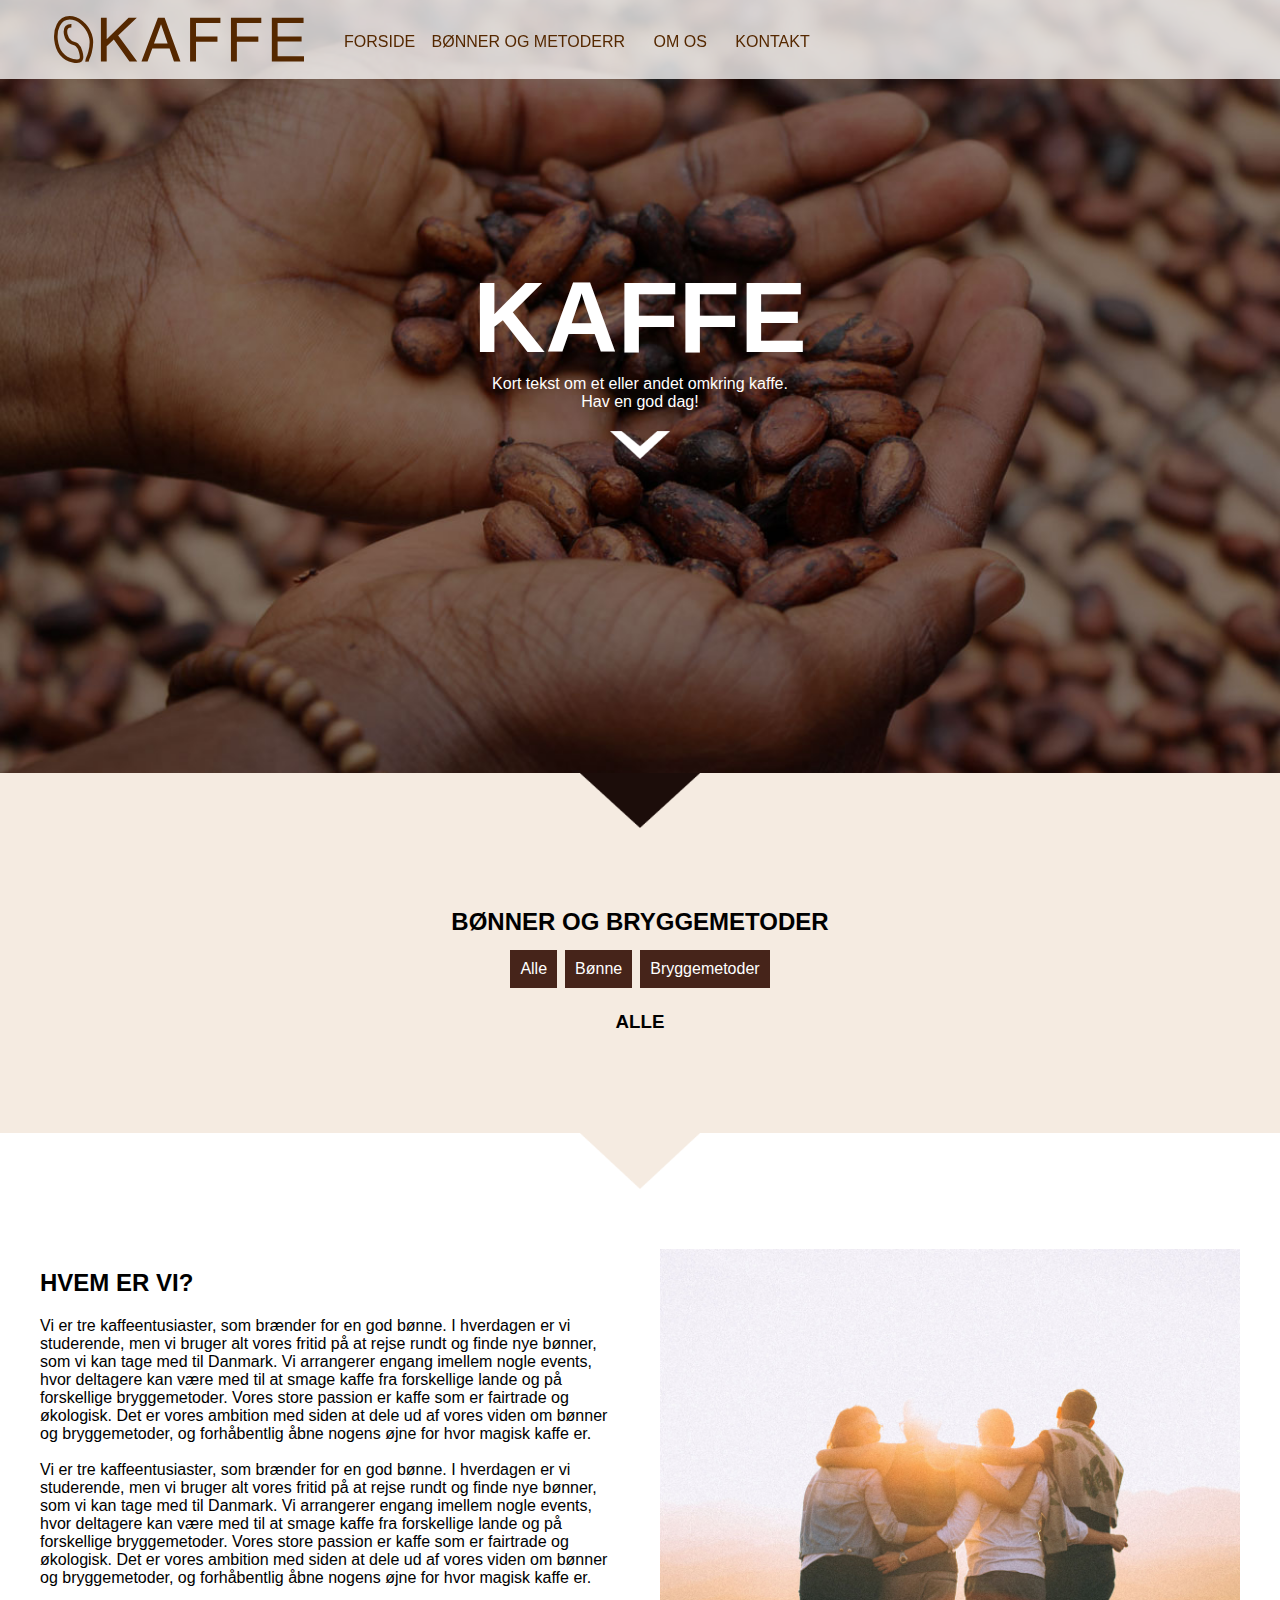
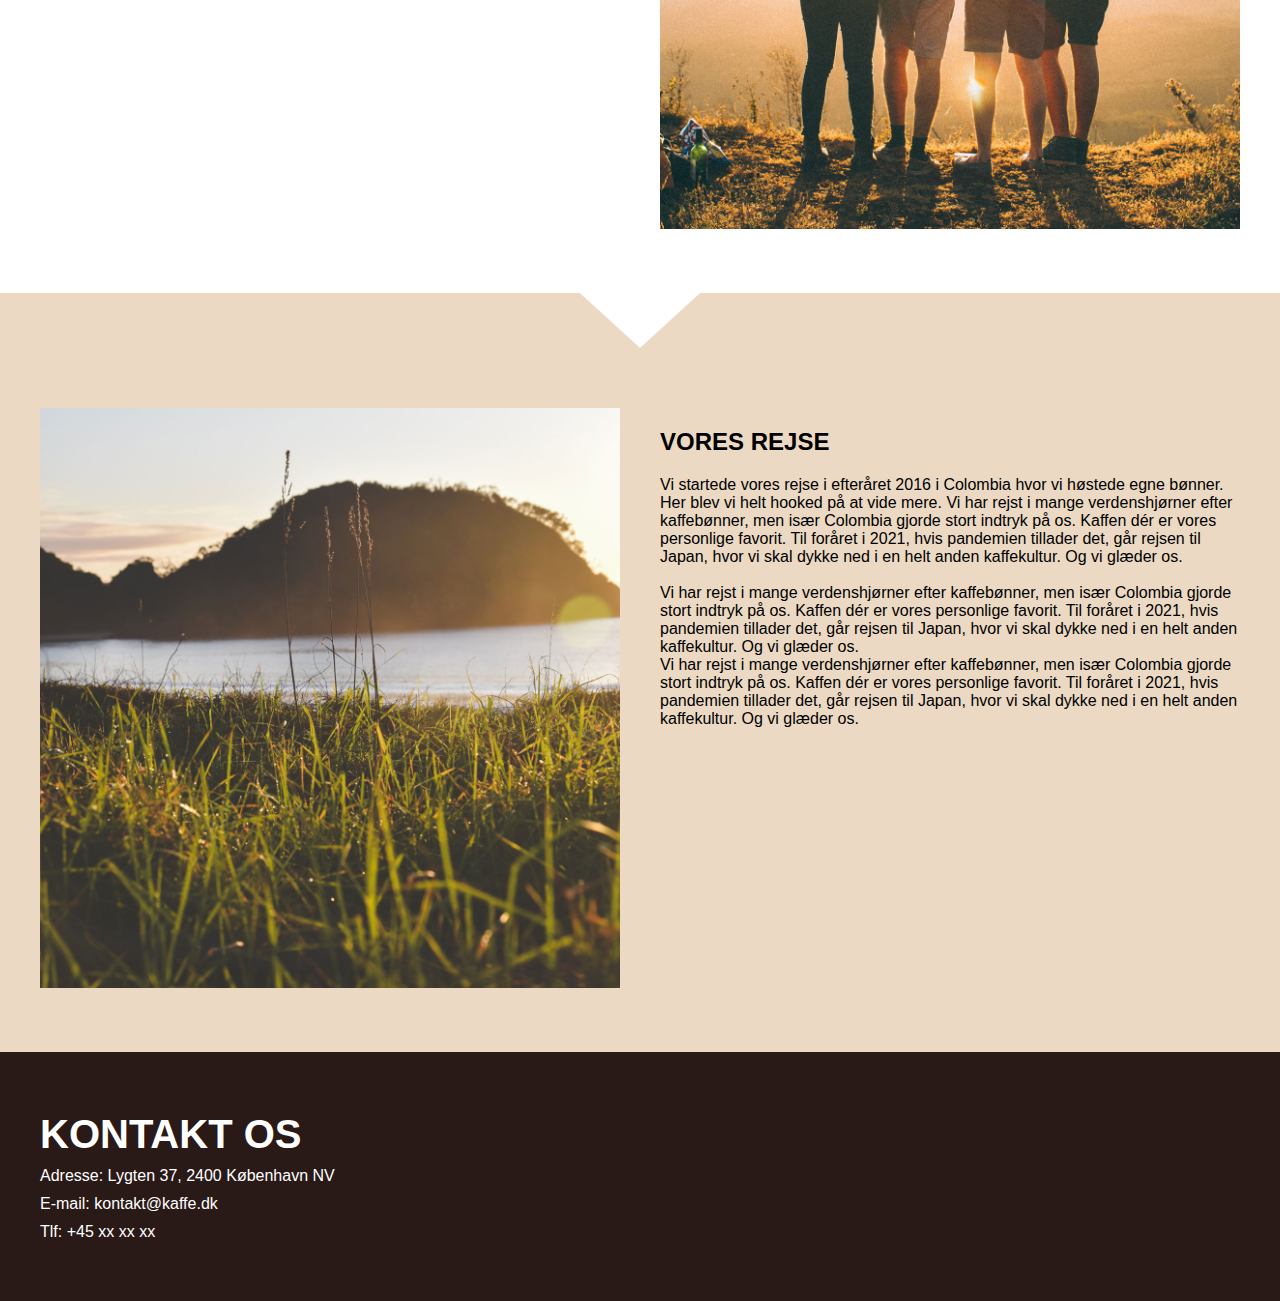
==== commit 65446da5: "Jeg er færdiiiiiiiiiig" ====
--- a/index.html
+++ b/index.html
@@ -37,7 +37,7 @@
                     <ul>
                         <li>
                             <a href="#splash">Forside</a>
-                            <a href="#list">Produkter</a>
+                            <a href="#list">Bønner og metoderr</a>
                             <a href="#om_os">Om os</a>
                             <a href="#footer">Kontakt</a>
                         </li>
@@ -64,7 +64,7 @@
 
         <!-- Selve produktsiden / sektionen. Herunder indsat en article med data-kategori fra excel arket, for at fortælle hvorfra hjemmesidne skal inhente indholdet fra.  -->
         <section id="produkter">
-            <h2 class="produkter">Produkter</h2>
+            <h2 class="produkter">Bønner og bryggemetoder</h2>
             <article class="filter_knapper">
                 <a class="filter valgt" data-kategori="alle">Alle</a>
                 <a class="filter" data-kategori="bønne">Bønne</a>
@@ -133,4 +133,6 @@
 
     </main>
     <script src="kaffe.js"></script>
-</body></html>
+</body>
+
+</html>
--- a/style.css
+++ b/style.css
@@ -64,16 +64,9 @@
     top: 14px;
 }
 
-
 #burgermenu img {
     width: 40px;
 }
-
-
-
-
-
-
 
 
 /* HEADER
@@ -250,10 +243,6 @@
 
 
 
-
-
-
-
 /* FOOTER
 - display: flex; brugt for at få designet til at se godt ud på en stor skærm (max width 1200px;)*/
 #footer {
@@ -301,11 +290,6 @@
     display: flex;
     justify-content: center;
 }
-
-
-
-
-
 
 
 
@@ -385,3 +369,97 @@
         padding-left: 20px;
     }
 }
+
+
+
+/* SINGLE VIEW SIDEN */
+#detaljer_body {
+    margin: 0;
+    background-color: #f5ebe1;
+    display: flex;
+    justify-content: center;
+}
+
+#detaljer_body a {
+    padding: 8px 12px;
+    background-color: #46241A;
+    color: white;
+    font-family: helvetica;
+}
+
+#detaljer_body #header {
+    margin-left: 20px;
+}
+
+#detaljer_body section {
+    padding: 0;
+}
+
+#detaljer_indhold {
+    max-width: 1200px;
+}
+
+#detaljer_body #knap {
+    padding: 100px 0 50px 30px;
+}
+
+#detaljer_body #header img {
+    max-width: 250px;
+}
+
+#detaljer_body #detaljer img {
+    max-width: 100%;
+}
+
+#detaljer_body #detaljer {
+    display: flex;
+    flex-wrap: wrap-reverse;
+    flex-grow: 1;
+}
+
+#detaljer_body .tekst {
+    flex-basis: 800px;
+}
+
+#detaljer_body .billede {
+    flex-basis: 800px;
+    flex-grow: 1;
+}
+
+#detaljer_body p {
+    font-family: helvetica;
+}
+
+#detaljer_body h2 {
+    font-family: helvetica;
+}
+
+#detaljer_body button {}
+
+@media (min-width:750px) {
+
+    #detaljer_body {
+        display: flex;
+        justify-content: center;
+    }
+
+    #detaljer_indhold {
+        justify-content: flex-start;
+    }
+
+    #detaljer_body .tekst {
+        flex-basis: 100px;
+        flex-grow: 1;
+
+    }
+
+    #detaljer_body .billede {
+        flex-basis: 100px;
+        flex-grow: 1;
+    }
+}
+
+#detaljer_body article {
+    padding: 0 30px;
+
+}
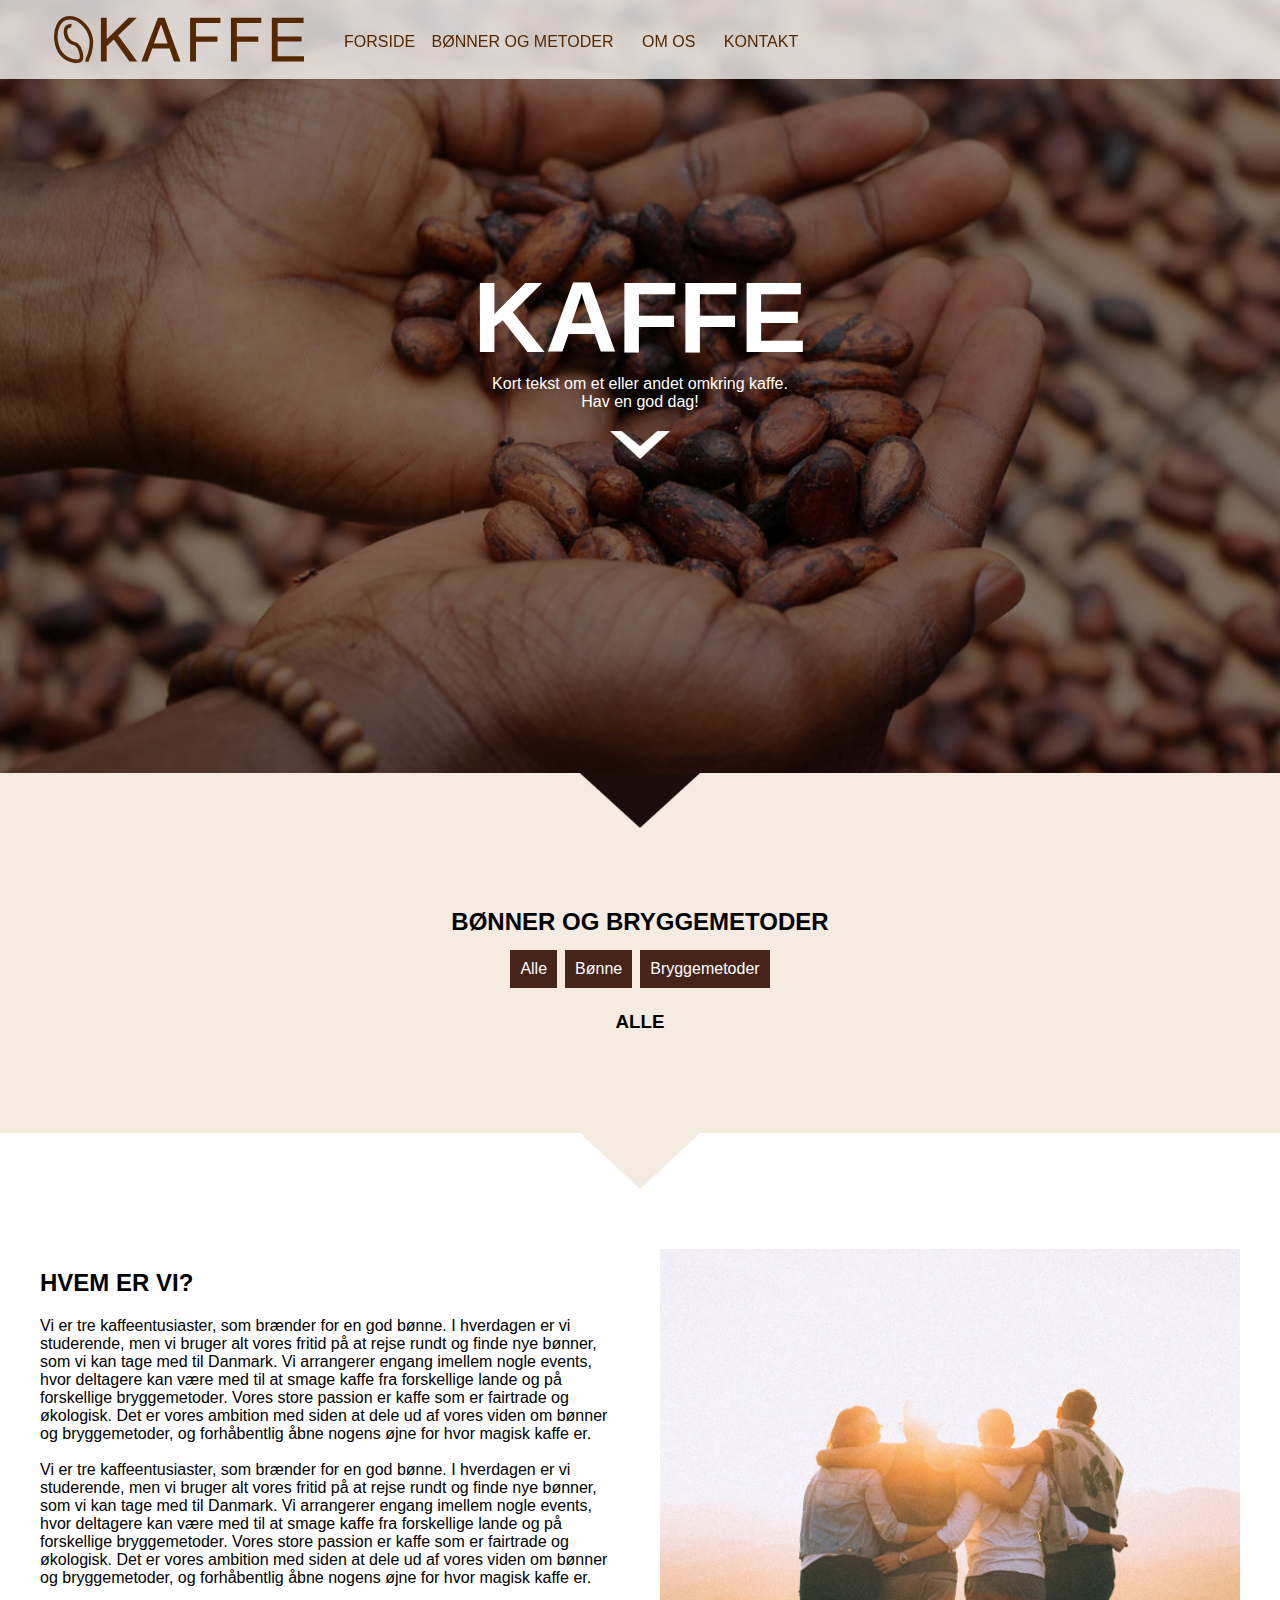
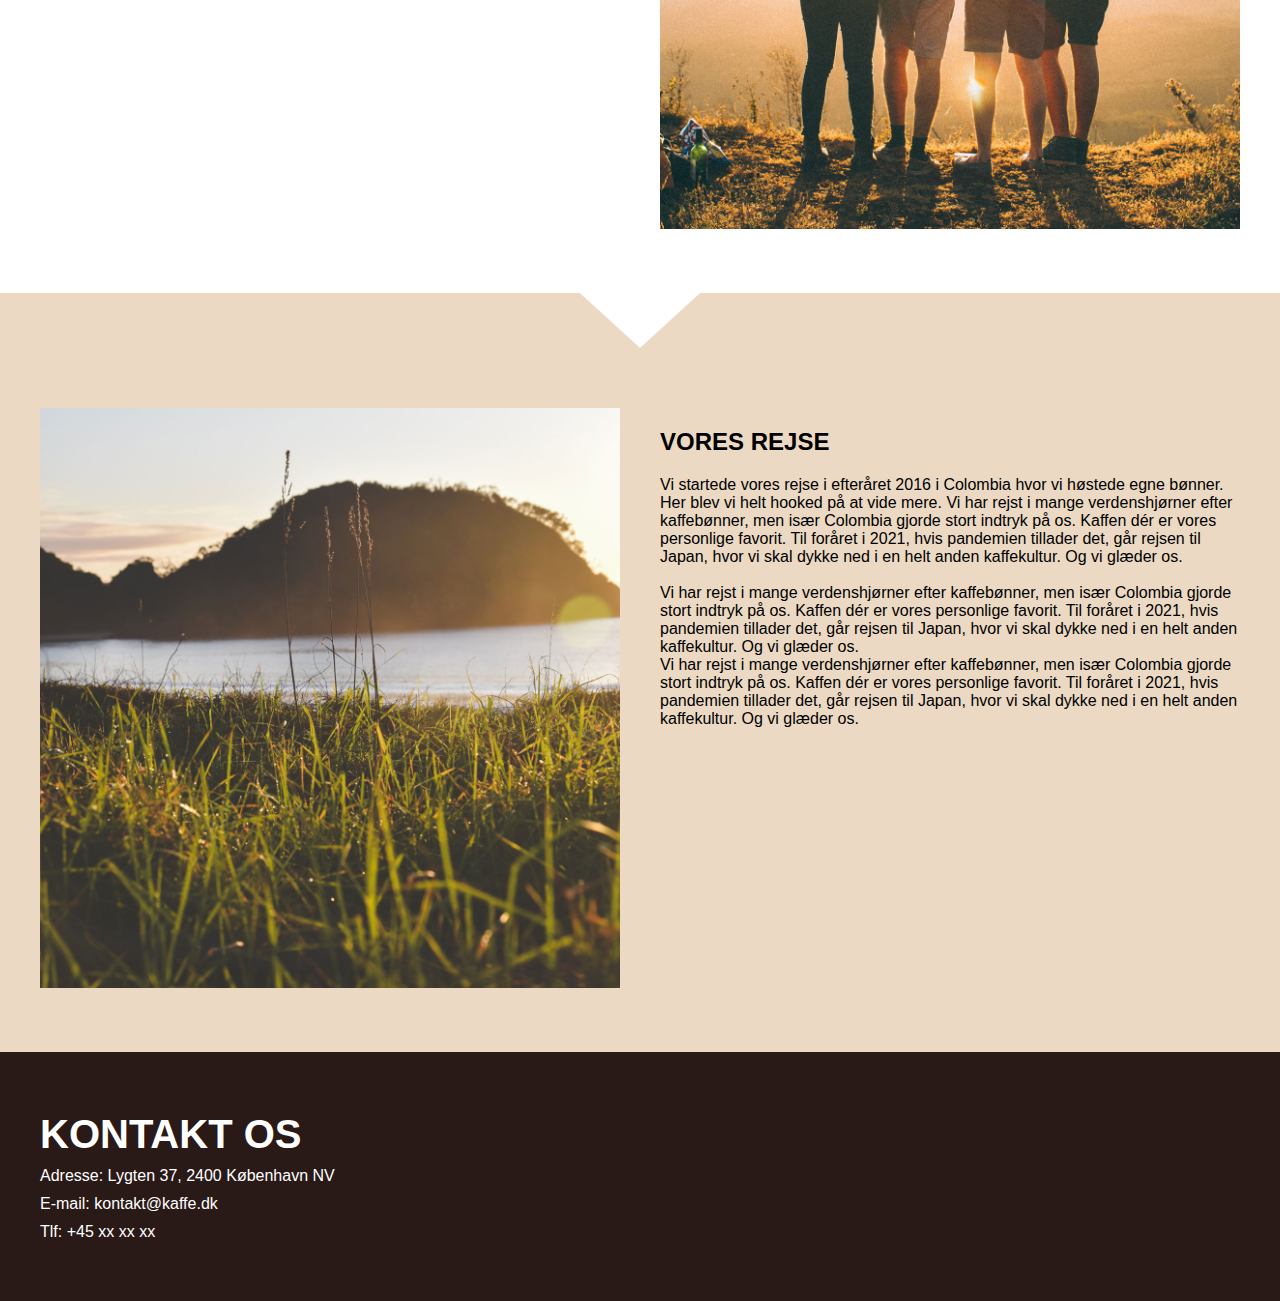
==== commit bfc28cd6: "har slettet et r" ====
--- a/index.html
+++ b/index.html
@@ -37,7 +37,7 @@
                     <ul>
                         <li>
                             <a href="#splash">Forside</a>
-                            <a href="#list">Bønner og metoderr</a>
+                            <a href="#list">Bønner og metoder</a>
                             <a href="#om_os">Om os</a>
                             <a href="#footer">Kontakt</a>
                         </li>
